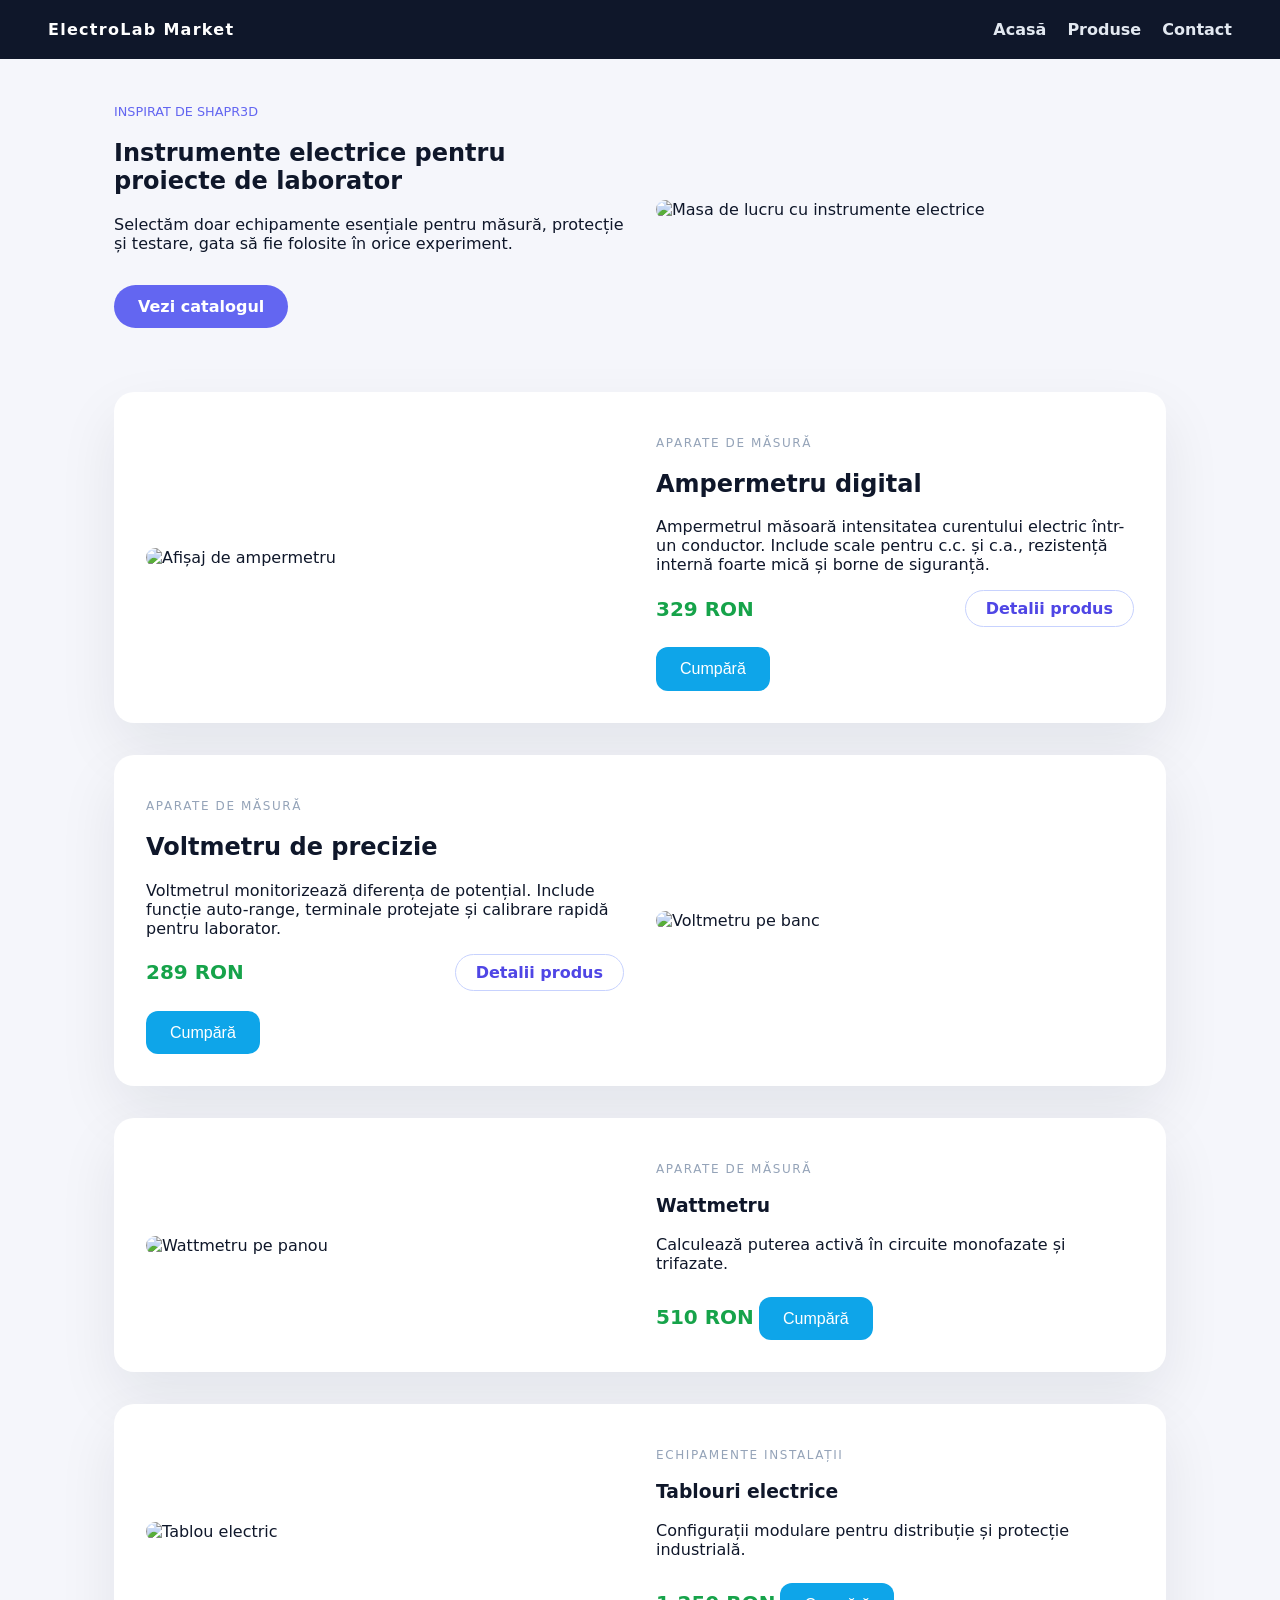
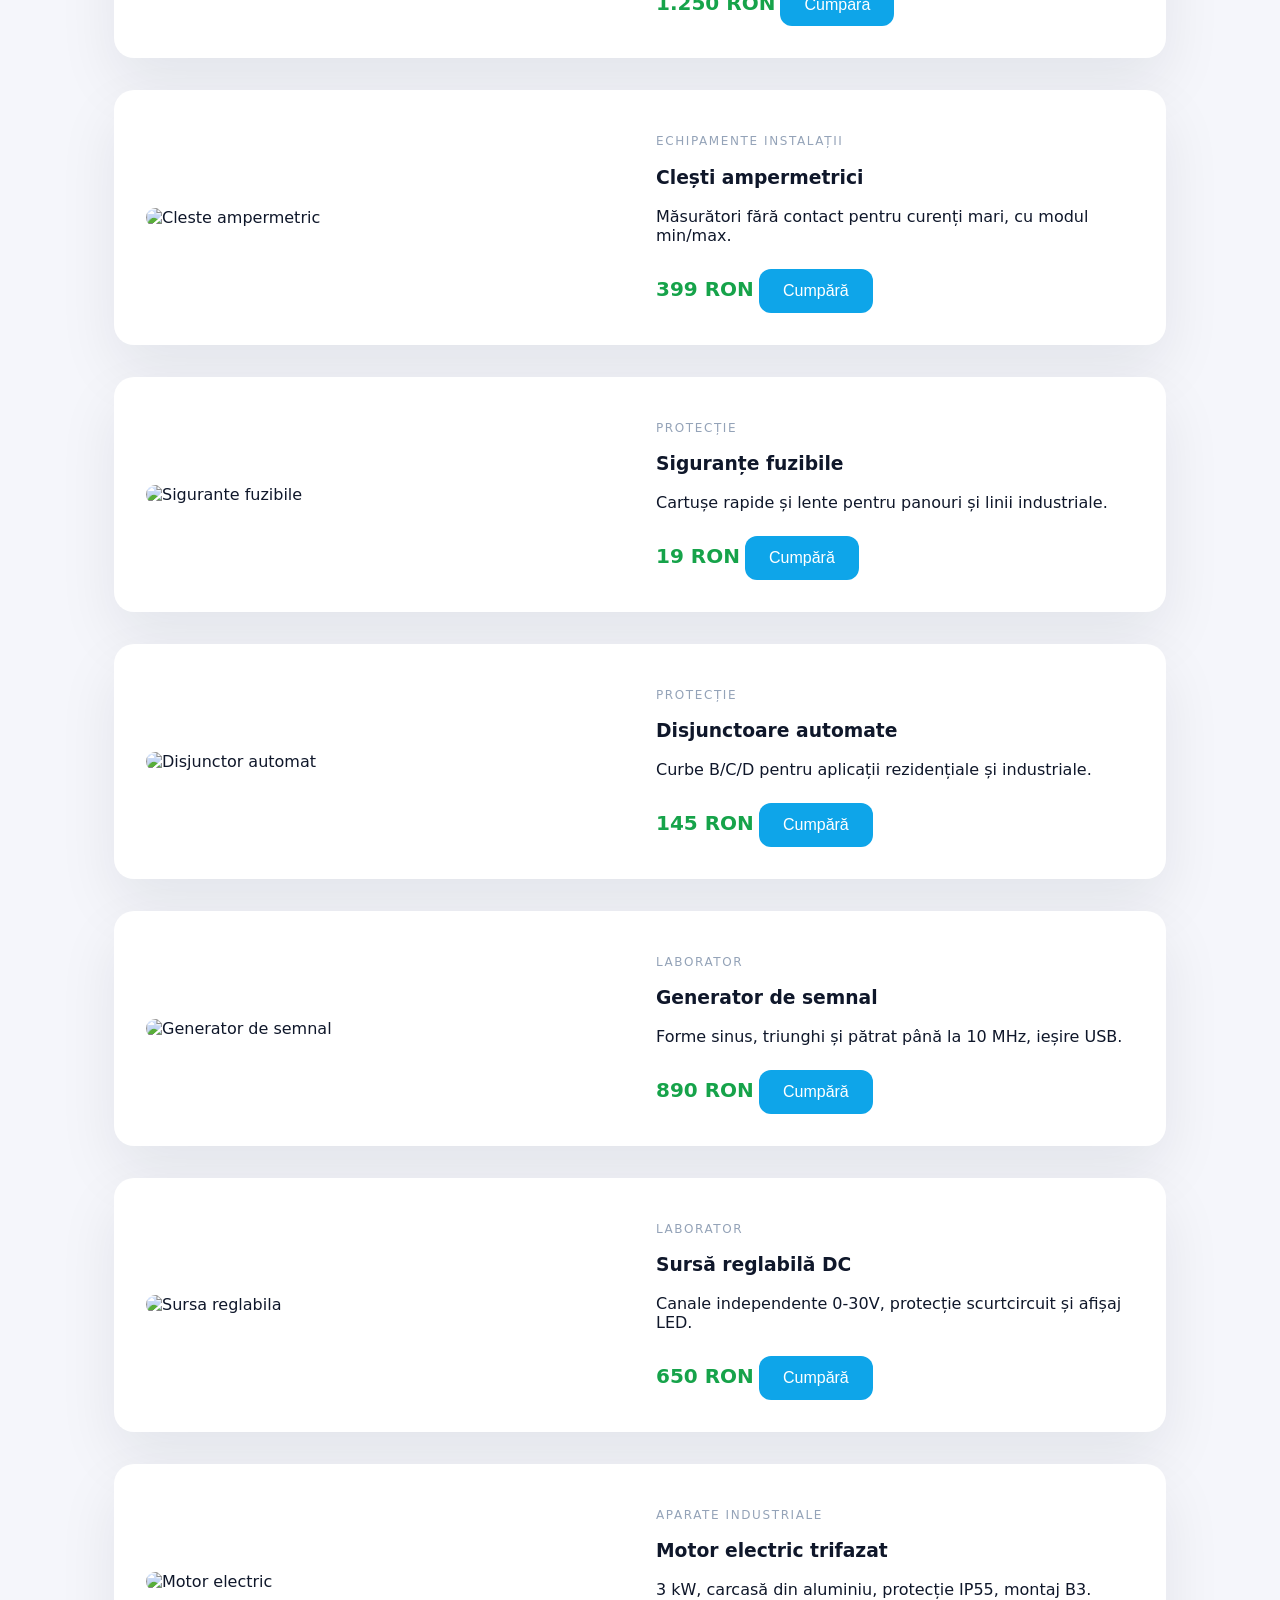
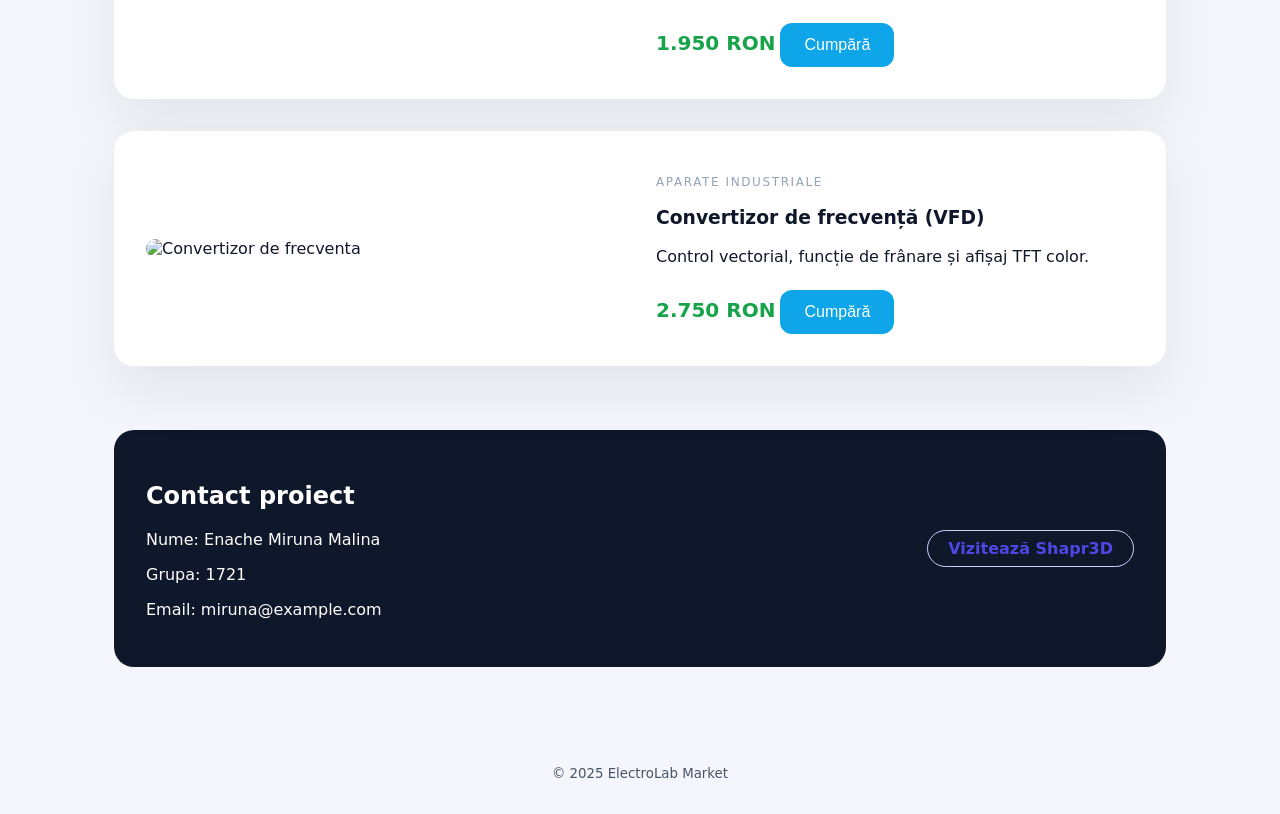
==== index.html @ 9ca90332 "base start" ====
<!DOCTYPE html>
<html lang="ro">
  <head>
    <meta charset="UTF-8" />
    <meta name="viewport" content="width=device-width, initial-scale=1.0" />
    <title>ElectroLab Market</title>
    <link rel="stylesheet" href="styles.css" />
  </head>
  <body>
    <header class="top">
      <div class="brand">ElectroLab Market</div>
      <nav>
        <a href="#acasa">Acasă</a>
        <a href="#produse">Produse</a>
        <a href="#contact">Contact</a>
      </nav>
    </header>

    <main>
      <section id="acasa" class="hero">
        <div>
          <p class="badge">Inspirat de Shapr3D</p>
          <h1>Instrumente electrice pentru proiecte de laborator</h1>
          <p>
            Selectăm doar echipamente esențiale pentru măsură, protecție și
            testare, gata să fie folosite în orice experiment.
          </p>
          <a class="cta" href="#produse">Vezi catalogul</a>
        </div>
        <img
          src="https://images.unsplash.com/photo-1510554310709-fc1e84506ca7?auto=format&fit=crop&w=800&q=60"
          alt="Masa de lucru cu instrumente electrice"
        />
      </section>

      <section id="produse" class="catalog">
        <article class="product">
          <img
            src="https://images.unsplash.com/photo-1505740420928-5e560c06d30e?auto=format&fit=crop&w=800&q=60"
            alt="Afișaj de ampermetru"
          />
          <div>
            <p class="tag">Aparate de măsură</p>
            <h2>Ampermetru digital</h2>
            <p>
              Ampermetrul măsoară intensitatea curentului electric într-un
              conductor. Include scale pentru c.c. și c.a., rezistență internă
              foarte mică și borne de siguranță.
            </p>
            <div class="meta">
              <span class="price">329 RON</span>
              <a class="ghost" href="ampermetru.html">Detalii produs</a>
            </div>
            <button class="buy-btn" data-product="Ampermetru digital">
              Cumpără
            </button>
          </div>
        </article>

        <article class="product">
          <div>
            <p class="tag">Aparate de măsură</p>
            <h2>Voltmetru de precizie</h2>
            <p>
              Voltmetrul monitorizează diferența de potențial. Include funcție
              auto-range, terminale protejate și calibrare rapidă pentru
              laborator.
            </p>
            <div class="meta">
              <span class="price">289 RON</span>
              <a class="ghost" href="voltmetru.html">Detalii produs</a>
            </div>
            <button class="buy-btn" data-product="Voltmetru de precizie">
              Cumpără
            </button>
          </div>
          <img
            src="https://images.unsplash.com/photo-1509223197845-458d87318791?auto=format&fit=crop&w=800&q=60"
            alt="Voltmetru pe banc"
          />
        </article>

        <article class="product simple">
          <img
            src="https://images.unsplash.com/photo-1520607162513-77705c0f0d4a?auto=format&fit=crop&w=800&q=60"
            alt="Wattmetru pe panou"
          />
          <div>
            <p class="tag">Aparate de măsură</p>
            <h3>Wattmetru</h3>
            <p>
              Calculează puterea activă în circuite monofazate și trifazate.
            </p>
            <span class="price">510 RON</span>
            <button class="buy-btn" data-product="Wattmetru">Cumpără</button>
          </div>
        </article>

        <article class="product simple">
          <img
            src="https://images.unsplash.com/photo-1507484467459-0c01be16726d?auto=format&fit=crop&w=800&q=60"
            alt="Tablou electric"
          />
          <div>
            <p class="tag">Echipamente instalații</p>
            <h3>Tablouri electrice</h3>
            <p>
              Configurații modulare pentru distribuție și protecție industrială.
            </p>
            <span class="price">1.250 RON</span>
            <button class="buy-btn" data-product="Tablouri electrice">
              Cumpără
            </button>
          </div>
        </article>

        <article class="product simple">
          <img
            src="https://images.unsplash.com/photo-1517430816045-df4b7de11d1d?auto=format&fit=crop&w=800&q=60"
            alt="Cleste ampermetric"
          />
          <div>
            <p class="tag">Echipamente instalații</p>
            <h3>Clești ampermetrici</h3>
            <p>
              Măsurători fără contact pentru curenți mari, cu modul min/max.
            </p>
            <span class="price">399 RON</span>
            <button class="buy-btn" data-product="Clești ampermetrici">
              Cumpără
            </button>
          </div>
        </article>

        <article class="product simple">
          <img
            src="https://images.unsplash.com/photo-1487875961488-b767ac534b40?auto=format&fit=crop&w=800&q=60"
            alt="Sigurante fuzibile"
          />
          <div>
            <p class="tag">Protecție</p>
            <h3>Siguranțe fuzibile</h3>
            <p>Cartușe rapide și lente pentru panouri și linii industriale.</p>
            <span class="price">19 RON</span>
            <button class="buy-btn" data-product="Siguranțe fuzibile">
              Cumpără
            </button>
          </div>
        </article>

        <article class="product simple">
          <img
            src="https://images.unsplash.com/photo-1517433456452-f9633a875f6f?auto=format&fit=crop&w=800&q=60"
            alt="Disjunctor automat"
          />
          <div>
            <p class="tag">Protecție</p>
            <h3>Disjunctoare automate</h3>
            <p>Curbe B/C/D pentru aplicații rezidențiale și industriale.</p>
            <span class="price">145 RON</span>
            <button class="buy-btn" data-product="Disjunctoare">Cumpără</button>
          </div>
        </article>

        <article class="product simple">
          <img
            src="https://images.unsplash.com/photo-1505575967455-40e256f73376?auto=format&fit=crop&w=800&q=60"
            alt="Generator de semnal"
          />
          <div>
            <p class="tag">Laborator</p>
            <h3>Generator de semnal</h3>
            <p>Forme sinus, triunghi și pătrat până la 10 MHz, ieșire USB.</p>
            <span class="price">890 RON</span>
            <button class="buy-btn" data-product="Generator de semnal">
              Cumpără
            </button>
          </div>
        </article>

        <article class="product simple">
          <img
            src="https://images.unsplash.com/photo-1469474968028-56623f02e42e?auto=format&fit=crop&w=800&q=60"
            alt="Sursa reglabila"
          />
          <div>
            <p class="tag">Laborator</p>
            <h3>Sursă reglabilă DC</h3>
            <p>
              Canale independente 0-30V, protecție scurtcircuit și afișaj LED.
            </p>
            <span class="price">650 RON</span>
            <button class="buy-btn" data-product="Sursă de alimentare">
              Cumpără
            </button>
          </div>
        </article>

        <article class="product simple">
          <img
            src="https://images.unsplash.com/photo-1507679799987-c73779587ccf?auto=format&fit=crop&w=800&q=60"
            alt="Motor electric"
          />
          <div>
            <p class="tag">Aparate industriale</p>
            <h3>Motor electric trifazat</h3>
            <p>3 kW, carcasă din aluminiu, protecție IP55, montaj B3.</p>
            <span class="price">1.950 RON</span>
            <button class="buy-btn" data-product="Motor electric trifazat">
              Cumpără
            </button>
          </div>
        </article>

        <article class="product simple">
          <img
            src="https://images.unsplash.com/photo-1518770660439-4636190af475?auto=format&fit=crop&w=800&q=60"
            alt="Convertizor de frecventa"
          />
          <div>
            <p class="tag">Aparate industriale</p>
            <h3>Convertizor de frecvență (VFD)</h3>
            <p>Control vectorial, funcție de frânare și afișaj TFT color.</p>
            <span class="price">2.750 RON</span>
            <button class="buy-btn" data-product="Convertizor de frecvență">
              Cumpără
            </button>
          </div>
        </article>
      </section>

      <section class="contact" id="contact">
        <div>
          <h2>Contact proiect</h2>
          <p>Nume: Enache Miruna Malina</p>
          <p>Grupa: 1721</p>
          <p>Email: miruna@example.com</p>
        </div>
        <a
          class="ghost"
          href="https://www.shapr3d.com"
          target="_blank"
          rel="noopener noreferrer"
        >
          Vizitează Shapr3D
        </a>
      </section>
    </main>

    <footer>
      <small>&copy; 2025 ElectroLab Market</small>
    </footer>

    <script src="script.js"></script>
  </body>
</html>
---- styles.css ----
:root {
  font-family: "Inter", "Segoe UI", system-ui, sans-serif;
  color: #0f172a;
  background-color: #f5f6fb;
}

* {
  box-sizing: border-box;
}

body {
  margin: 0;
  background: #f5f6fb;
}

.top {
  display: flex;
  justify-content: space-between;
  align-items: center;
  padding: 1.25rem 3rem;
  background: #0f172a;
  color: #fff;
}

.top nav a {
  color: #e2e8f0;
  margin-left: 1rem;
  text-decoration: none;
  font-weight: 600;
}

.brand {
  font-weight: 700;
  letter-spacing: 0.08rem;
}

main {
  max-width: 1100px;
  margin: 0 auto;
  padding: 2rem 1.5rem 4rem;
}

.hero {
  display: grid;
  grid-template-columns: repeat(auto-fit, minmax(280px, 1fr));
  gap: 2rem;
  align-items: center;
  margin-bottom: 4rem;
}

.hero img {
  width: 100%;
  border-radius: 16px;
}

.badge {
  text-transform: uppercase;
  font-size: 0.8rem;
  color: #6366f1;
  margin-bottom: 0.5rem;
}

.cta {
  display: inline-block;
  margin-top: 1rem;
  padding: 0.75rem 1.5rem;
  background: #6366f1;
  color: #fff;
  border-radius: 999px;
  text-decoration: none;
  font-weight: 600;
}

.catalog {
  display: flex;
  flex-direction: column;
  gap: 2rem;
}

.product {
  display: grid;
  grid-template-columns: repeat(auto-fit, minmax(260px, 1fr));
  gap: 2rem;
  align-items: center;
  padding: 2rem;
  border-radius: 20px;
  background: #fff;
  box-shadow: 0 25px 60px rgba(15, 23, 42, 0.08);
}

.product.simple {
  grid-template-columns: repeat(auto-fit, minmax(200px, 1fr));
}

.product img {
  width: 100%;
  border-radius: 16px;
}

.tag {
  text-transform: uppercase;
  font-size: 0.75rem;
  letter-spacing: 0.1rem;
  color: #94a3b8;
}

.price {
  font-size: 1.25rem;
  font-weight: 700;
  color: #16a34a;
}

.meta {
  display: flex;
  justify-content: space-between;
  align-items: center;
  margin: 0.75rem 0;
}

.ghost {
  display: inline-block;
  padding: 0.5rem 1.25rem;
  border-radius: 999px;
  border: 1px solid #c7d2fe;
  color: #4f46e5;
  text-decoration: none;
  font-weight: 600;
}

.buy-btn {
  margin-top: 0.5rem;
  padding: 0.8rem 1.5rem;
  border: none;
  border-radius: 12px;
  background: #0ea5e9;
  color: #fff;
  font-size: 1rem;
  cursor: pointer;
}

.contact {
  margin-top: 4rem;
  background: #0f172a;
  color: #fff;
  padding: 2rem;
  border-radius: 20px;
  display: flex;
  justify-content: space-between;
  align-items: center;
}

footer {
  text-align: center;
  padding: 2rem;
  color: #475467;
}

main.detail {
  max-width: 960px;
}

.detail-hero {
  margin-bottom: 2.5rem;
}

.highlight {
  background: #fff;
  padding: 1.5rem 2rem;
  border-radius: 16px;
  box-shadow: 0 15px 40px rgba(15, 23, 42, 0.05);
  margin-bottom: 2rem;
}

.highlight ul {
  margin-left: 1.25rem;
}

@media (max-width: 640px) {
  .top {
    flex-direction: column;
    gap: 0.75rem;
  }

  .contact {
    flex-direction: column;
    gap: 1rem;
  }
}
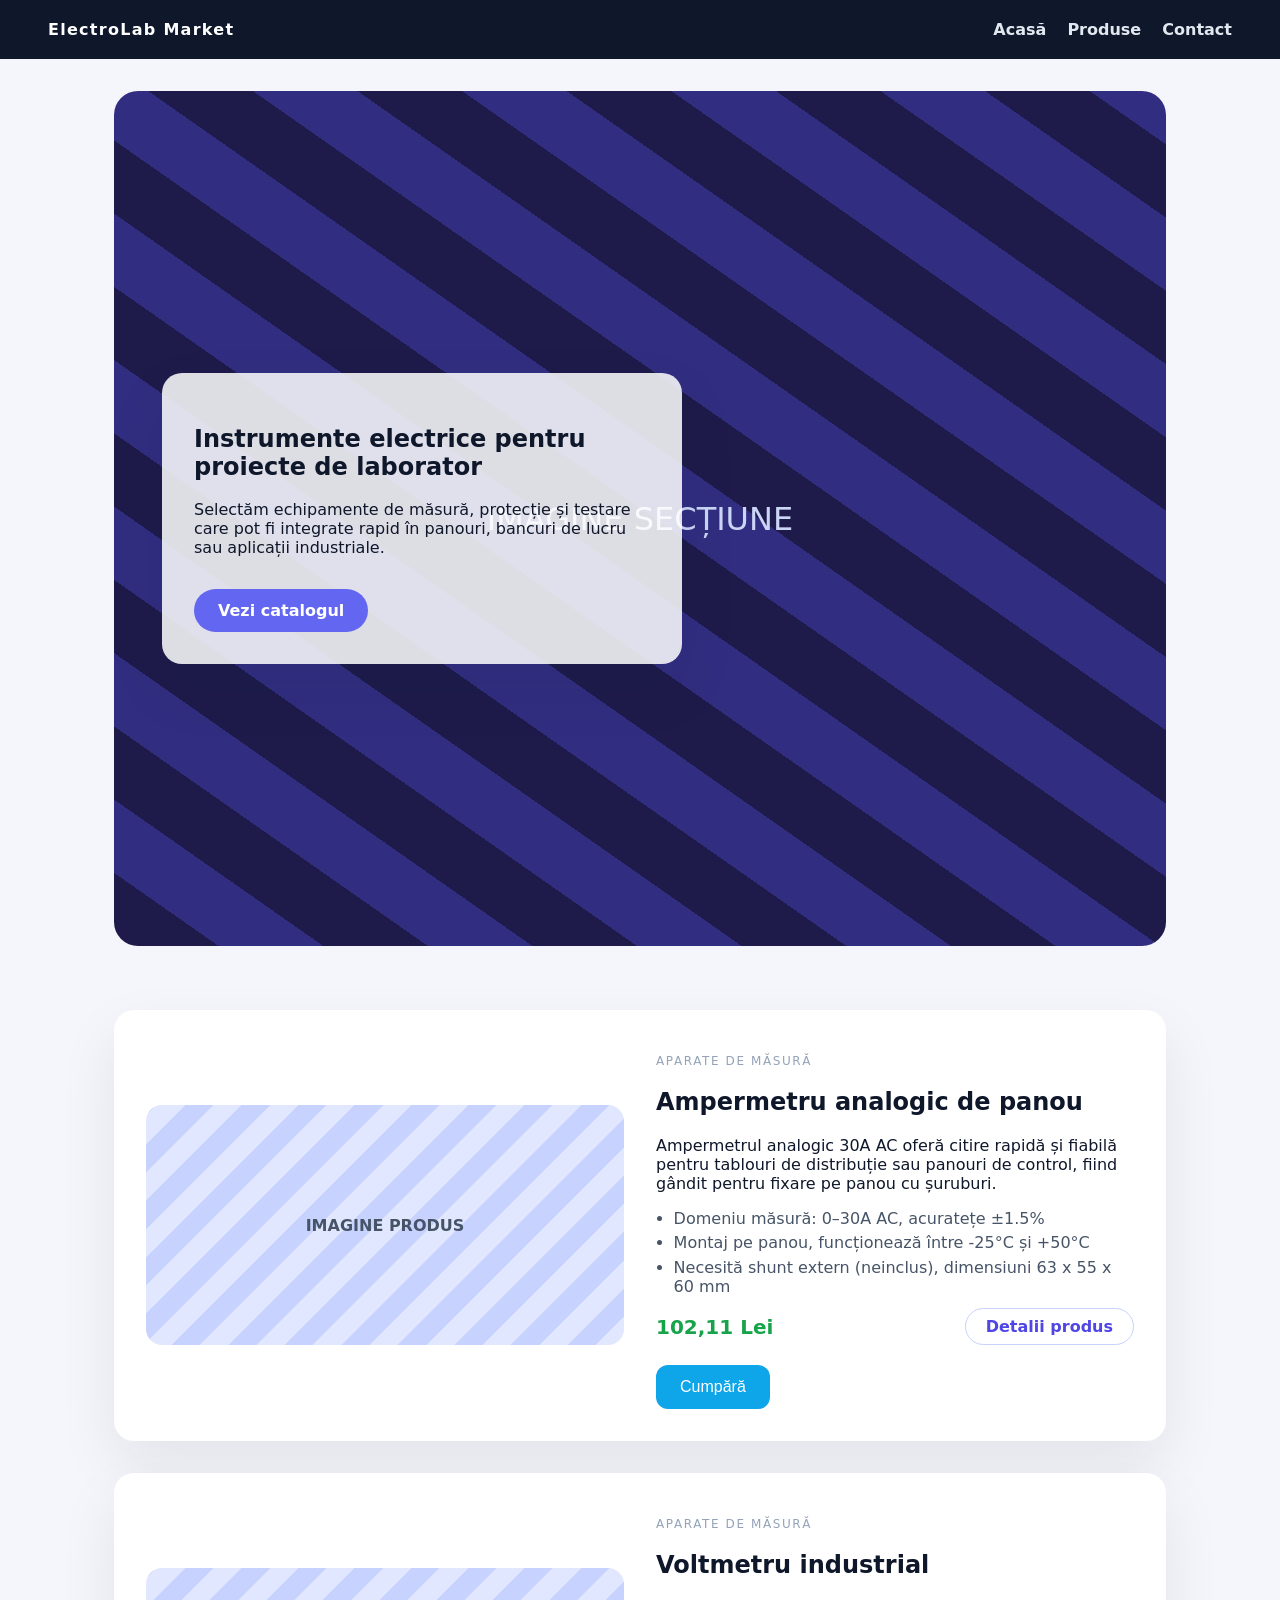
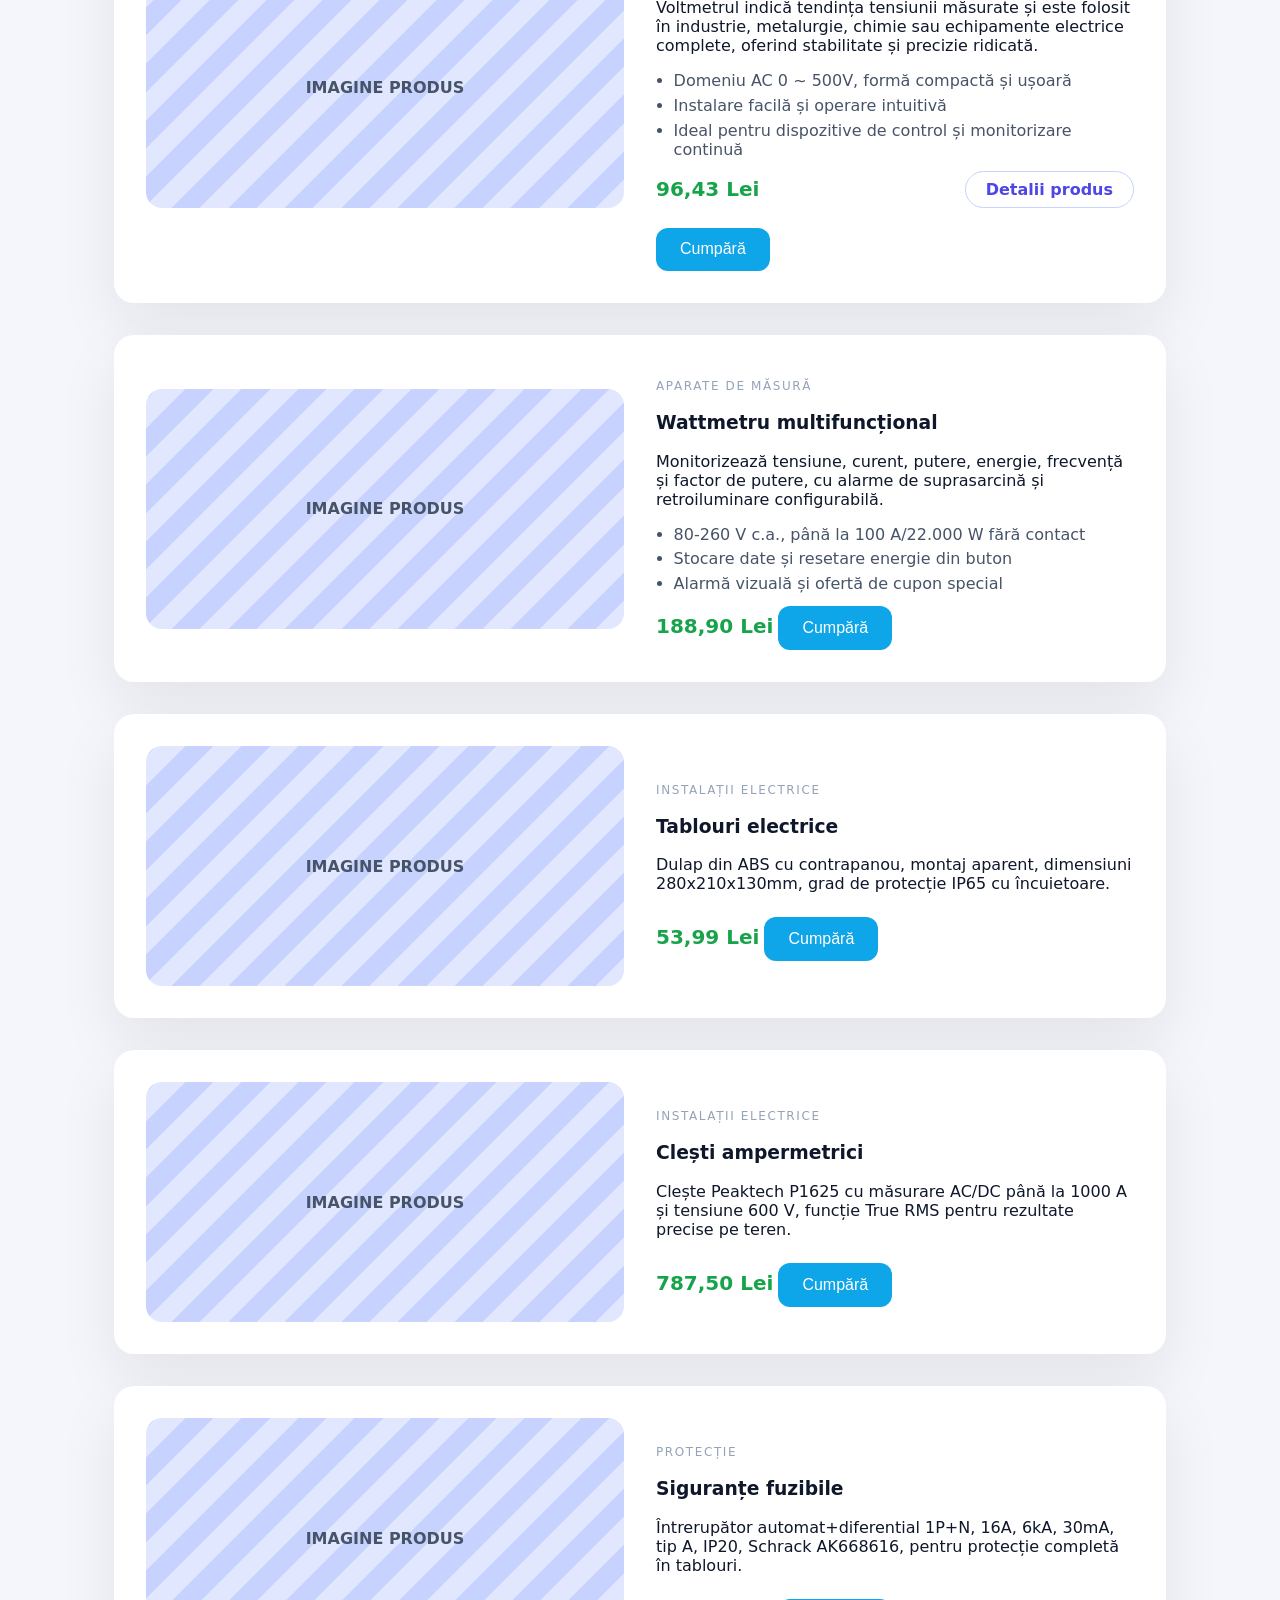
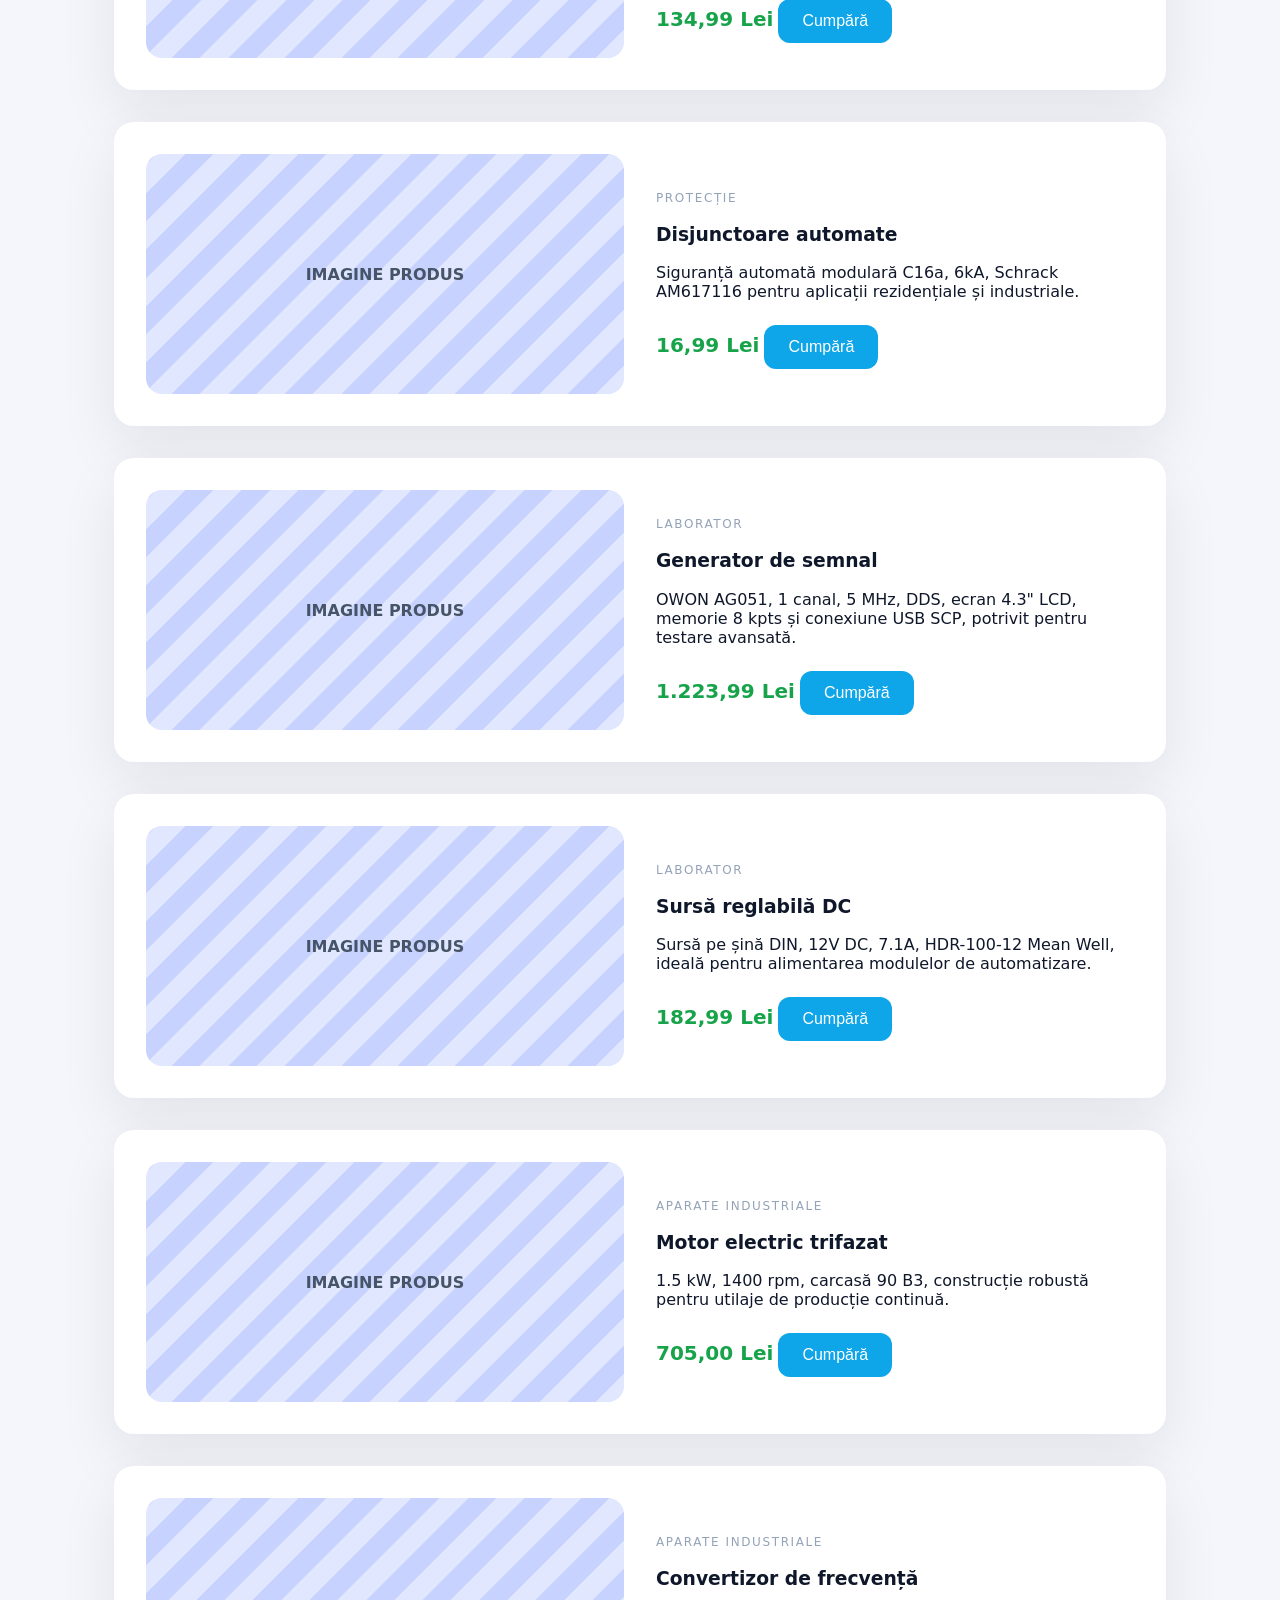
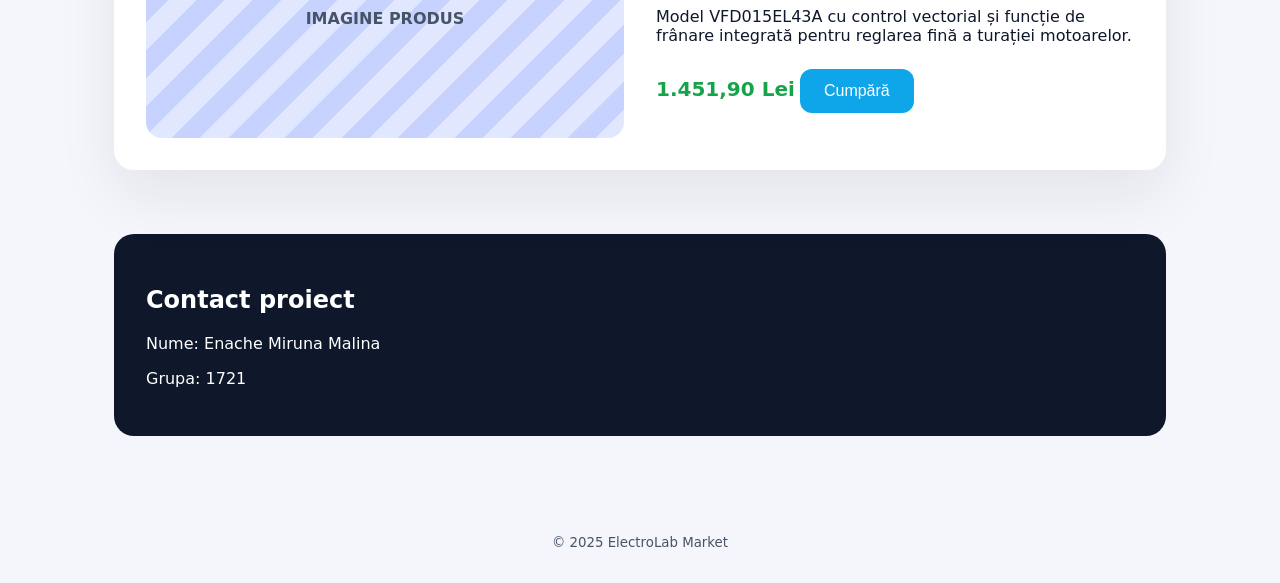
==== commit af4c27dd: "product introduction" ====
--- a/index.html
+++ b/index.html
@@ -18,96 +18,105 @@
 
     <main>
       <section id="acasa" class="hero">
-        <div>
-          <p class="badge">Inspirat de Shapr3D</p>
+        <div class="hero-copy">
           <h1>Instrumente electrice pentru proiecte de laborator</h1>
           <p>
-            Selectăm doar echipamente esențiale pentru măsură, protecție și
-            testare, gata să fie folosite în orice experiment.
+            Selectăm echipamente de măsură, protecție și testare care pot fi
+            integrate rapid în panouri, bancuri de lucru sau aplicații
+            industriale.
           </p>
           <a class="cta" href="#produse">Vezi catalogul</a>
         </div>
-        <img
-          src="https://images.unsplash.com/photo-1510554310709-fc1e84506ca7?auto=format&fit=crop&w=800&q=60"
-          alt="Masa de lucru cu instrumente electrice"
-        />
+        <div class="hero-art" aria-hidden="true">Imagine secțiune</div>
       </section>
 
       <section id="produse" class="catalog">
         <article class="product">
-          <img
-            src="https://images.unsplash.com/photo-1505740420928-5e560c06d30e?auto=format&fit=crop&w=800&q=60"
-            alt="Afișaj de ampermetru"
-          />
+          <div class="img-placeholder" aria-hidden="true">Imagine produs</div>
           <div>
             <p class="tag">Aparate de măsură</p>
-            <h2>Ampermetru digital</h2>
-            <p>
-              Ampermetrul măsoară intensitatea curentului electric într-un
-              conductor. Include scale pentru c.c. și c.a., rezistență internă
-              foarte mică și borne de siguranță.
-            </p>
+            <h2>Ampermetru analogic de panou</h2>
+            <p>
+              Ampermetrul analogic 30A AC oferă citire rapidă și fiabilă pentru
+              tablouri de distribuție sau panouri de control, fiind gândit
+              pentru fixare pe panou cu șuruburi.
+            </p>
+            <ul class="specs">
+              <li>Domeniu măsură: 0–30A AC, acuratețe ±1.5%</li>
+              <li>Montaj pe panou, funcționează între -25°C și +50°C</li>
+              <li>
+                Necesită shunt extern (neinclus), dimensiuni 63 x 55 x 60 mm
+              </li>
+            </ul>
             <div class="meta">
-              <span class="price">329 RON</span>
+              <span class="price">102,11 Lei</span>
               <a class="ghost" href="ampermetru.html">Detalii produs</a>
             </div>
-            <button class="buy-btn" data-product="Ampermetru digital">
+            <button class="buy-btn" data-product="Ampermetru analogic de panou">
               Cumpără
             </button>
           </div>
         </article>
 
         <article class="product">
+          <div class="img-placeholder" aria-hidden="true">Imagine produs</div>
           <div>
             <p class="tag">Aparate de măsură</p>
-            <h2>Voltmetru de precizie</h2>
-            <p>
-              Voltmetrul monitorizează diferența de potențial. Include funcție
-              auto-range, terminale protejate și calibrare rapidă pentru
-              laborator.
-            </p>
+            <h2>Voltmetru industrial</h2>
+            <p>
+              Voltmetrul indică tendința tensiunii măsurate și este folosit în
+              industrie, metalurgie, chimie sau echipamente electrice complete,
+              oferind stabilitate și precizie ridicată.
+            </p>
+            <ul class="specs">
+              <li>Domeniu AC 0 ~ 500V, formă compactă și ușoară</li>
+              <li>Instalare facilă și operare intuitivă</li>
+              <li>
+                Ideal pentru dispozitive de control și monitorizare continuă
+              </li>
+            </ul>
             <div class="meta">
-              <span class="price">289 RON</span>
+              <span class="price">96,43 Lei</span>
               <a class="ghost" href="voltmetru.html">Detalii produs</a>
             </div>
-            <button class="buy-btn" data-product="Voltmetru de precizie">
-              Cumpără
-            </button>
-          </div>
-          <img
-            src="https://images.unsplash.com/photo-1509223197845-458d87318791?auto=format&fit=crop&w=800&q=60"
-            alt="Voltmetru pe banc"
-          />
-        </article>
-
-        <article class="product simple">
-          <img
-            src="https://images.unsplash.com/photo-1520607162513-77705c0f0d4a?auto=format&fit=crop&w=800&q=60"
-            alt="Wattmetru pe panou"
-          />
+            <button class="buy-btn" data-product="Voltmetru industrial">
+              Cumpără
+            </button>
+          </div>
+        </article>
+
+        <article class="product simple">
+          <div class="img-placeholder" aria-hidden="true">Imagine produs</div>
           <div>
             <p class="tag">Aparate de măsură</p>
-            <h3>Wattmetru</h3>
-            <p>
-              Calculează puterea activă în circuite monofazate și trifazate.
-            </p>
-            <span class="price">510 RON</span>
-            <button class="buy-btn" data-product="Wattmetru">Cumpără</button>
-          </div>
-        </article>
-
-        <article class="product simple">
-          <img
-            src="https://images.unsplash.com/photo-1507484467459-0c01be16726d?auto=format&fit=crop&w=800&q=60"
-            alt="Tablou electric"
-          />
-          <div>
-            <p class="tag">Echipamente instalații</p>
+            <h3>Wattmetru multifuncțional</h3>
+            <p>
+              Monitorizează tensiune, curent, putere, energie, frecvență și
+              factor de putere, cu alarme de suprasarcină și retroiluminare
+              configurabilă.
+            </p>
+            <ul class="specs">
+              <li>80-260 V c.a., până la 100 A/22.000 W fără contact</li>
+              <li>Stocare date și resetare energie din buton</li>
+              <li>Alarmă vizuală și ofertă de cupon special</li>
+            </ul>
+            <span class="price">188,90 Lei</span>
+            <button class="buy-btn" data-product="Wattmetru multifuncțional">
+              Cumpără
+            </button>
+          </div>
+        </article>
+
+        <article class="product simple">
+          <div class="img-placeholder" aria-hidden="true">Imagine produs</div>
+          <div>
+            <p class="tag">Instalații electrice</p>
             <h3>Tablouri electrice</h3>
             <p>
-              Configurații modulare pentru distribuție și protecție industrială.
-            </p>
-            <span class="price">1.250 RON</span>
+              Dulap din ABS cu contrapanou, montaj aparent, dimensiuni
+              280x210x130mm, grad de protecție IP65 cu încuietoare.
+            </p>
+            <span class="price">53,99 Lei</span>
             <button class="buy-btn" data-product="Tablouri electrice">
               Cumpără
             </button>
@@ -115,17 +124,15 @@
         </article>
 
         <article class="product simple">
-          <img
-            src="https://images.unsplash.com/photo-1517430816045-df4b7de11d1d?auto=format&fit=crop&w=800&q=60"
-            alt="Cleste ampermetric"
-          />
-          <div>
-            <p class="tag">Echipamente instalații</p>
+          <div class="img-placeholder" aria-hidden="true">Imagine produs</div>
+          <div>
+            <p class="tag">Instalații electrice</p>
             <h3>Clești ampermetrici</h3>
             <p>
-              Măsurători fără contact pentru curenți mari, cu modul min/max.
-            </p>
-            <span class="price">399 RON</span>
+              Clește Peaktech P1625 cu măsurare AC/DC până la 1000 A și tensiune
+              600 V, funcție True RMS pentru rezultate precise pe teren.
+            </p>
+            <span class="price">787,50 Lei</span>
             <button class="buy-btn" data-product="Clești ampermetrici">
               Cumpără
             </button>
@@ -133,15 +140,15 @@
         </article>
 
         <article class="product simple">
-          <img
-            src="https://images.unsplash.com/photo-1487875961488-b767ac534b40?auto=format&fit=crop&w=800&q=60"
-            alt="Sigurante fuzibile"
-          />
+          <div class="img-placeholder" aria-hidden="true">Imagine produs</div>
           <div>
             <p class="tag">Protecție</p>
             <h3>Siguranțe fuzibile</h3>
-            <p>Cartușe rapide și lente pentru panouri și linii industriale.</p>
-            <span class="price">19 RON</span>
+            <p>
+              Întrerupător automat+diferential 1P+N, 16A, 6kA, 30mA, tip A,
+              IP20, Schrack AK668616, pentru protecție completă în tablouri.
+            </p>
+            <span class="price">134,99 Lei</span>
             <button class="buy-btn" data-product="Siguranțe fuzibile">
               Cumpără
             </button>
@@ -149,29 +156,31 @@
         </article>
 
         <article class="product simple">
-          <img
-            src="https://images.unsplash.com/photo-1517433456452-f9633a875f6f?auto=format&fit=crop&w=800&q=60"
-            alt="Disjunctor automat"
-          />
+          <div class="img-placeholder" aria-hidden="true">Imagine produs</div>
           <div>
             <p class="tag">Protecție</p>
             <h3>Disjunctoare automate</h3>
-            <p>Curbe B/C/D pentru aplicații rezidențiale și industriale.</p>
-            <span class="price">145 RON</span>
-            <button class="buy-btn" data-product="Disjunctoare">Cumpără</button>
-          </div>
-        </article>
-
-        <article class="product simple">
-          <img
-            src="https://images.unsplash.com/photo-1505575967455-40e256f73376?auto=format&fit=crop&w=800&q=60"
-            alt="Generator de semnal"
-          />
+            <p>
+              Siguranță automată modulară C16a, 6kA, Schrack AM617116 pentru
+              aplicații rezidențiale și industriale.
+            </p>
+            <span class="price">16,99 Lei</span>
+            <button class="buy-btn" data-product="Disjunctoare automate">
+              Cumpără
+            </button>
+          </div>
+        </article>
+
+        <article class="product simple">
+          <div class="img-placeholder" aria-hidden="true">Imagine produs</div>
           <div>
             <p class="tag">Laborator</p>
             <h3>Generator de semnal</h3>
-            <p>Forme sinus, triunghi și pătrat până la 10 MHz, ieșire USB.</p>
-            <span class="price">890 RON</span>
+            <p>
+              OWON AG051, 1 canal, 5 MHz, DDS, ecran 4.3" LCD, memorie 8 kpts și
+              conexiune USB SCP, potrivit pentru testare avansată.
+            </p>
+            <span class="price">1.223,99 Lei</span>
             <button class="buy-btn" data-product="Generator de semnal">
               Cumpără
             </button>
@@ -179,33 +188,31 @@
         </article>
 
         <article class="product simple">
-          <img
-            src="https://images.unsplash.com/photo-1469474968028-56623f02e42e?auto=format&fit=crop&w=800&q=60"
-            alt="Sursa reglabila"
-          />
+          <div class="img-placeholder" aria-hidden="true">Imagine produs</div>
           <div>
             <p class="tag">Laborator</p>
             <h3>Sursă reglabilă DC</h3>
             <p>
-              Canale independente 0-30V, protecție scurtcircuit și afișaj LED.
-            </p>
-            <span class="price">650 RON</span>
-            <button class="buy-btn" data-product="Sursă de alimentare">
-              Cumpără
-            </button>
-          </div>
-        </article>
-
-        <article class="product simple">
-          <img
-            src="https://images.unsplash.com/photo-1507679799987-c73779587ccf?auto=format&fit=crop&w=800&q=60"
-            alt="Motor electric"
-          />
+              Sursă pe șină DIN, 12V DC, 7.1A, HDR-100-12 Mean Well, ideală
+              pentru alimentarea modulelor de automatizare.
+            </p>
+            <span class="price">182,99 Lei</span>
+            <button class="buy-btn" data-product="Sursă reglabilă DC">
+              Cumpără
+            </button>
+          </div>
+        </article>
+
+        <article class="product simple">
+          <div class="img-placeholder" aria-hidden="true">Imagine produs</div>
           <div>
             <p class="tag">Aparate industriale</p>
             <h3>Motor electric trifazat</h3>
-            <p>3 kW, carcasă din aluminiu, protecție IP55, montaj B3.</p>
-            <span class="price">1.950 RON</span>
+            <p>
+              1.5 kW, 1400 rpm, carcasă 90 B3, construcție robustă pentru
+              utilaje de producție continuă.
+            </p>
+            <span class="price">705,00 Lei</span>
             <button class="buy-btn" data-product="Motor electric trifazat">
               Cumpără
             </button>
@@ -213,15 +220,15 @@
         </article>
 
         <article class="product simple">
-          <img
-            src="https://images.unsplash.com/photo-1518770660439-4636190af475?auto=format&fit=crop&w=800&q=60"
-            alt="Convertizor de frecventa"
-          />
+          <div class="img-placeholder" aria-hidden="true">Imagine produs</div>
           <div>
             <p class="tag">Aparate industriale</p>
-            <h3>Convertizor de frecvență (VFD)</h3>
-            <p>Control vectorial, funcție de frânare și afișaj TFT color.</p>
-            <span class="price">2.750 RON</span>
+            <h3>Convertizor de frecvență</h3>
+            <p>
+              Model VFD015EL43A cu control vectorial și funcție de frânare
+              integrată pentru reglarea fină a turației motoarelor.
+            </p>
+            <span class="price">1.451,90 Lei</span>
             <button class="buy-btn" data-product="Convertizor de frecvență">
               Cumpără
             </button>
@@ -234,16 +241,7 @@
           <h2>Contact proiect</h2>
           <p>Nume: Enache Miruna Malina</p>
           <p>Grupa: 1721</p>
-          <p>Email: miruna@example.com</p>
         </div>
-        <a
-          class="ghost"
-          href="https://www.shapr3d.com"
-          target="_blank"
-          rel="noopener noreferrer"
-        >
-          Vizitează Shapr3D
-        </a>
       </section>
     </main>
 
--- a/styles.css
+++ b/styles.css
@@ -41,23 +41,64 @@
 }
 
 .hero {
-  display: grid;
-  grid-template-columns: repeat(auto-fit, minmax(280px, 1fr));
-  gap: 2rem;
-  align-items: center;
+  position: relative;
+  min-height: 95vh;
+  display: flex;
+  align-items: center;
+  padding: 4rem 3rem;
   margin-bottom: 4rem;
-}
-
-.hero img {
+  border-radius: 24px;
+  overflow: hidden;
+}
+
+.hero-copy {
+  max-width: 520px;
+  position: relative;
+  z-index: 1;
+  color: #0f172a;
+  background: rgba(255, 255, 255, 0.85);
+  padding: 2rem;
+  border-radius: 20px;
+  box-shadow: 0 25px 60px rgba(15, 23, 42, 0.08);
+}
+
+.hero-art {
+  position: absolute;
+  inset: 0;
+  background: repeating-linear-gradient(
+      35deg,
+      #1e1b4b,
+      #1e1b4b 60px,
+      #312e81 60px,
+      #312e81 120px
+    ),
+    radial-gradient(circle at 20% 20%, rgba(255, 255, 255, 0.1), transparent 45%);
+  color: #cbd5f5;
+  font-size: 2rem;
+  text-transform: uppercase;
+  display: flex;
+  align-items: center;
+  justify-content: center;
+}
+
+.img-placeholder {
   width: 100%;
+  min-height: 240px;
   border-radius: 16px;
-}
-
-.badge {
+  background: repeating-linear-gradient(
+      -45deg,
+      #e0e7ff,
+      #e0e7ff 20px,
+      #c7d2fe 20px,
+      #c7d2fe 40px
+    )
+    #cbd5f5;
+  display: flex;
+  align-items: center;
+  justify-content: center;
+  color: #475467;
+  font-weight: 600;
   text-transform: uppercase;
-  font-size: 0.8rem;
-  color: #6366f1;
-  margin-bottom: 0.5rem;
 }
 
 .cta {
@@ -77,6 +118,99 @@
   gap: 2rem;
 }
 
+.scroll-fade-section {
+  margin: 4rem 0 5rem;
+  min-height: 300vh;
+  padding: 4rem 0;
+  background: #05060a;
+  border-radius: 24px;
+}
+
+.scroll-fade-section .scroll-text-item h2 {
+  color: #f8fafc;
+}
+
+.scroll-fade-section .scroll-text-item p {
+  color: #cbd5e1;
+}
+
+.scroll-fade-section .panel-tag {
+  color: #94a3b8;
+}
+
+.scroll-fade-container {
+  position: sticky;
+  top: 2rem;
+  display: grid;
+  grid-template-columns: 1fr 1fr;
+  gap: 4rem;
+  align-items: center;
+  max-width: 1200px;
+  margin: 0 auto;
+  padding: 0 2rem;
+}
+
+.scroll-fade-text {
+  position: relative;
+}
+
+.scroll-text-item {
+  position: absolute;
+  top: 0;
+  left: 0;
+  right: 0;
+  opacity: 0;
+  transition: opacity 0.3s ease;
+  will-change: opacity;
+}
+
+.scroll-text-item:first-child,
+.scroll-text-item.active {
+  opacity: 1;
+  position: relative;
+}
+
+.scroll-text-item h2 {
+  font-size: 2rem;
+  margin: 0.4rem 0 0.8rem;
+  color: #0f172a;
+}
+
+.panel-tag {
+  text-transform: uppercase;
+  letter-spacing: 0.15rem;
+  color: #94a3b8;
+  font-size: 0.75rem;
+  margin-bottom: 0.5rem;
+}
+
+.scroll-fade-images {
+  position: relative;
+  width: 100%;
+  min-height: 500px;
+}
+
+.scroll-image-item {
+  position: absolute;
+  top: 0;
+  left: 0;
+  width: 100%;
+  height: 100%;
+  opacity: 0;
+  will-change: opacity;
+  transition: opacity 0.5s ease;
+}
+
+.scroll-image-item:first-child {
+  opacity: 1;
+}
+
+.scroll-image-item .img-placeholder {
+  width: 100%;
+  height: 100%;
+  min-height: 500px;
+}
+
 .product {
   display: grid;
   grid-template-columns: repeat(auto-fit, minmax(260px, 1fr));
@@ -90,11 +224,6 @@
 
 .product.simple {
   grid-template-columns: repeat(auto-fit, minmax(200px, 1fr));
-}
-
-.product img {
-  width: 100%;
-  border-radius: 16px;
 }
 
 .tag {
@@ -102,6 +231,16 @@
   font-size: 0.75rem;
   letter-spacing: 0.1rem;
   color: #94a3b8;
+}
+
+.specs {
+  margin: 0.75rem 0 0;
+  padding-left: 1.1rem;
+  color: #475467;
+}
+
+.specs li {
+  margin-bottom: 0.35rem;
 }
 
 .price {
@@ -163,6 +302,10 @@
   margin-bottom: 2.5rem;
 }
 
+.detail-hero .img-placeholder {
+  min-height: 300px;
+}
+
 .highlight {
   background: #fff;
   padding: 1.5rem 2rem;
@@ -176,6 +319,15 @@
 }
 
 @media (max-width: 640px) {
+  .hero {
+    padding: 3rem 1.5rem;
+    min-height: 80vh;
+  }
+
+  .hero-copy {
+    padding: 1.5rem;
+  }
+
   .top {
     flex-direction: column;
     gap: 0.75rem;
@@ -185,4 +337,17 @@
     flex-direction: column;
     gap: 1rem;
   }
-}
+
+  .scroll-fade-container {
+    grid-template-columns: 1fr;
+    gap: 2rem;
+  }
+
+  .scroll-fade-images {
+    min-height: 300px;
+  }
+
+  .scroll-image-item .img-placeholder {
+    min-height: 300px;
+  }
+}
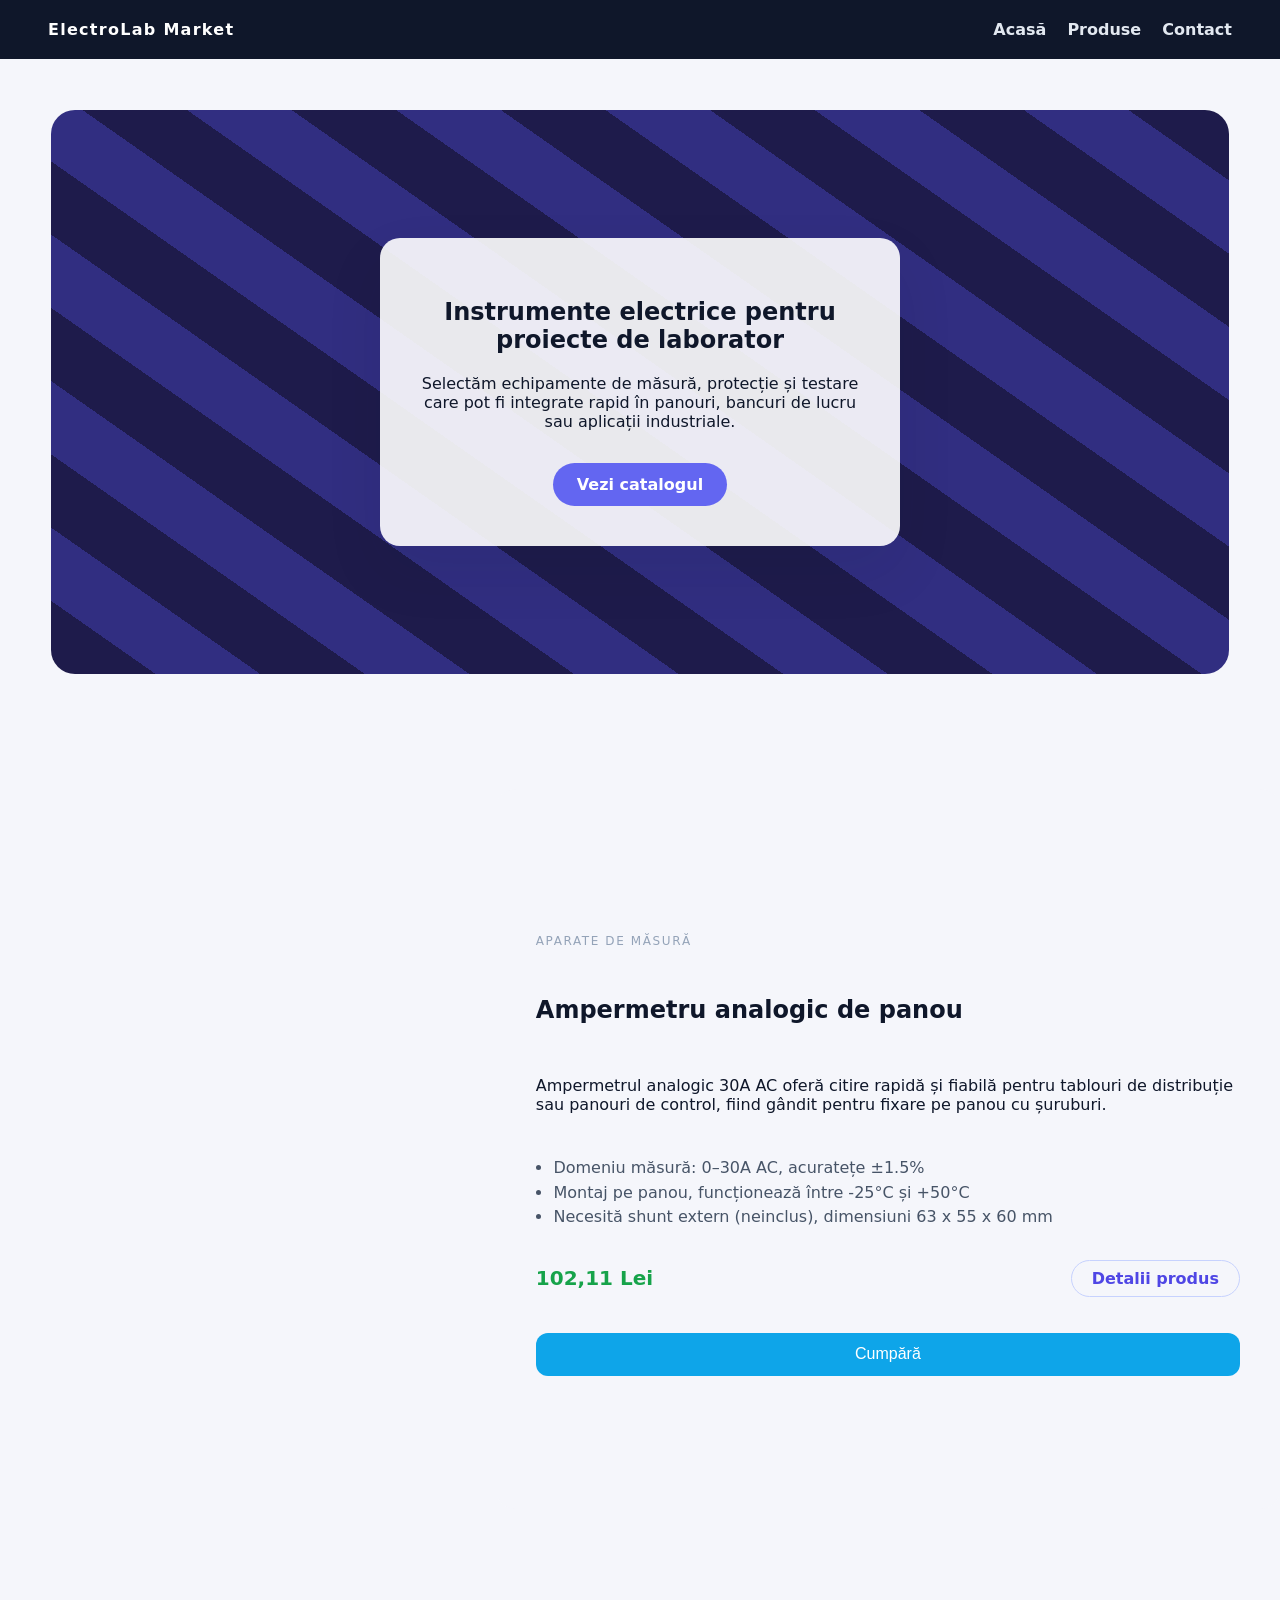
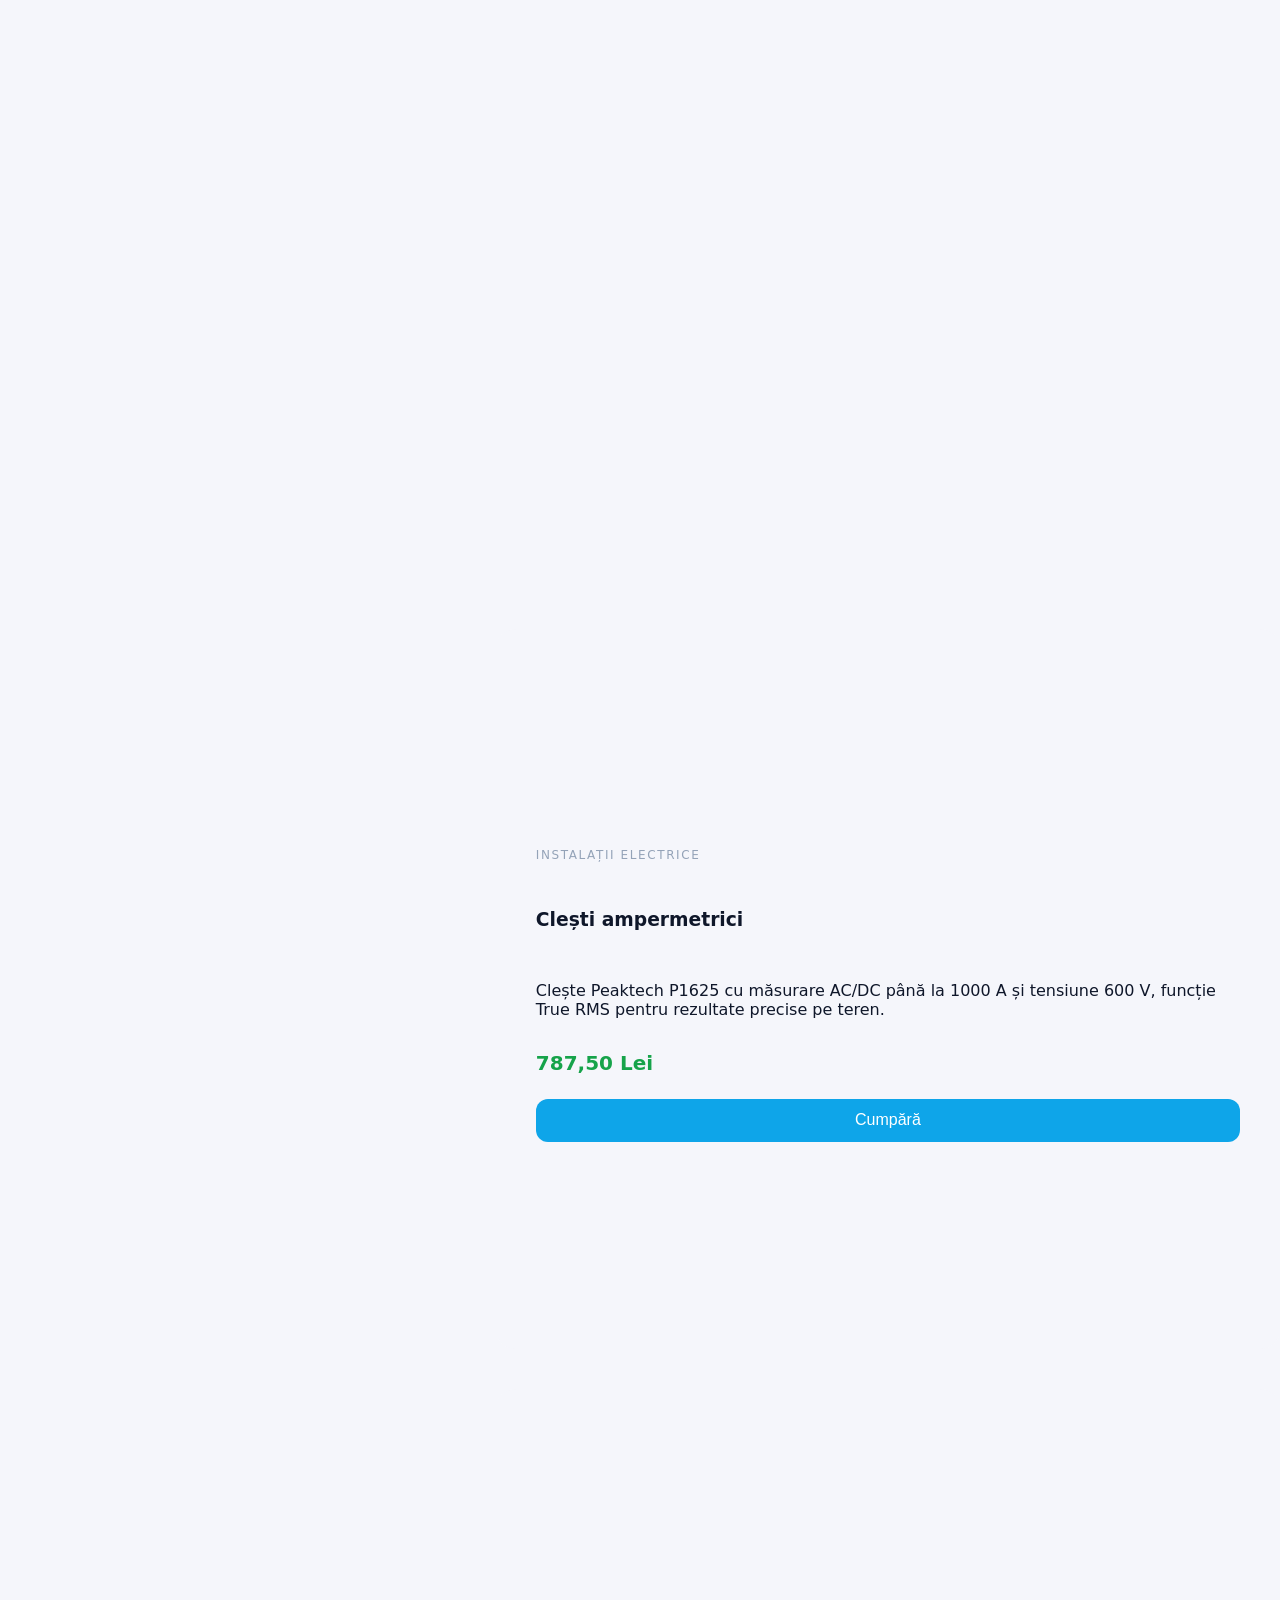
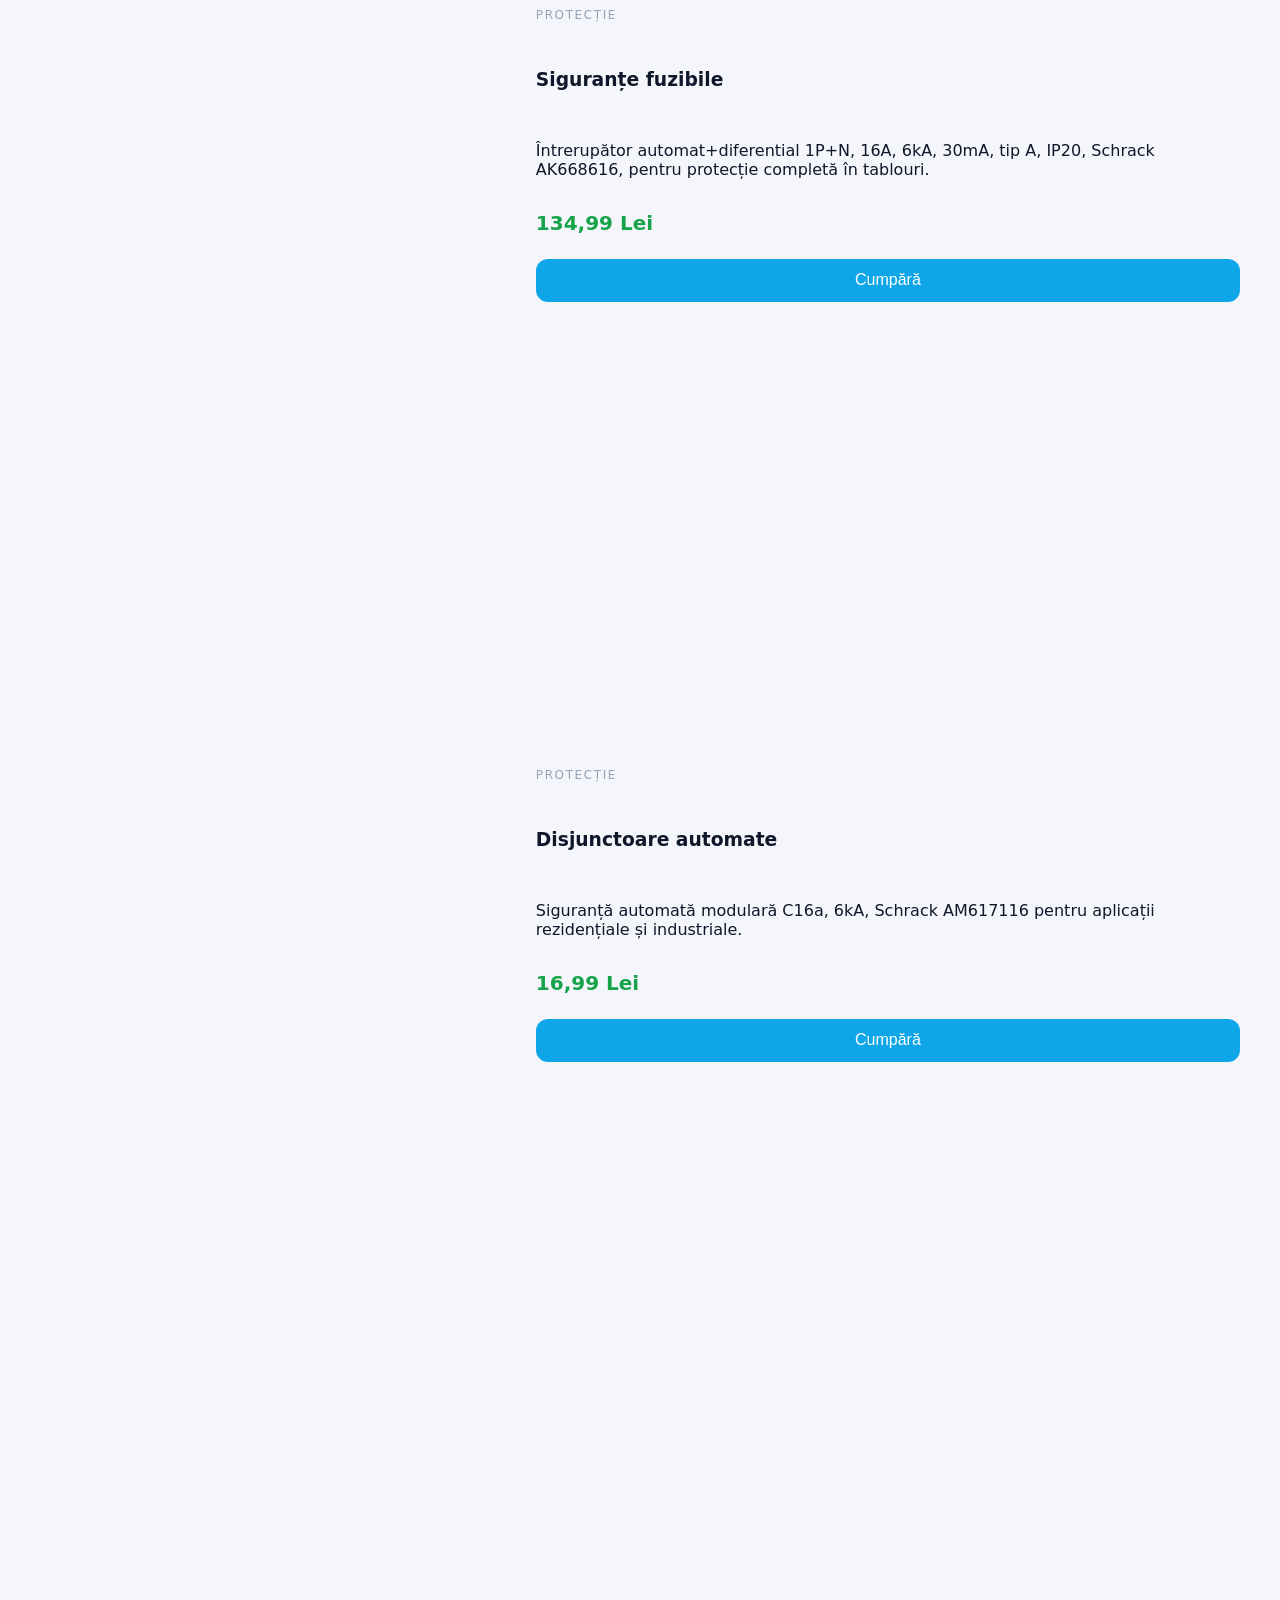
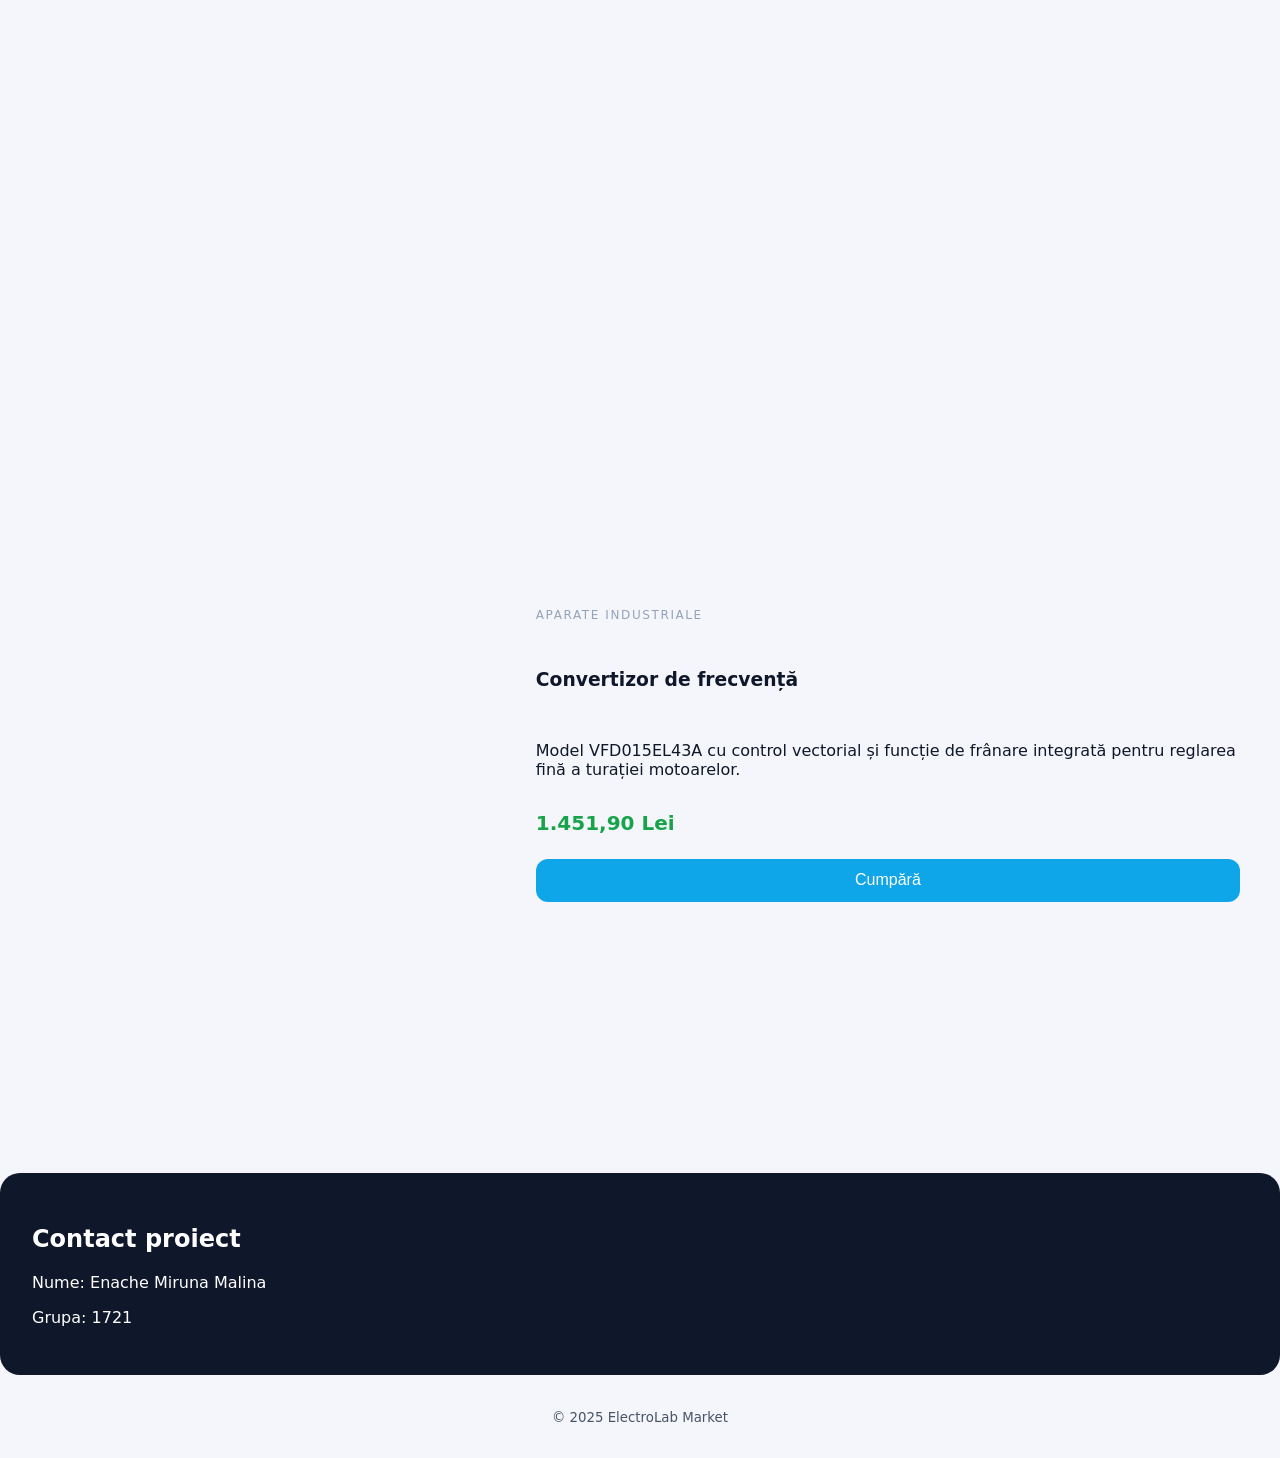
==== commit 53f6f84b: "product scroll transition" ====
--- a/index.html
+++ b/index.html
@@ -16,227 +16,239 @@
       </nav>
     </header>
 
-    <main>
-      <section id="acasa" class="hero">
-        <div class="hero-copy">
-          <h1>Instrumente electrice pentru proiecte de laborator</h1>
-          <p>
-            Selectăm echipamente de măsură, protecție și testare care pot fi
-            integrate rapid în panouri, bancuri de lucru sau aplicații
-            industriale.
-          </p>
-          <a class="cta" href="#produse">Vezi catalogul</a>
+    <main class="page-flow">
+      <section id="acasa" class="page-section hero">
+        <div class="hero-art">
+          <div class="hero-copy">
+            <h1>Instrumente electrice pentru proiecte de laborator</h1>
+            <p>
+              Selectăm echipamente de măsură, protecție și testare care pot fi
+              integrate rapid în panouri, bancuri de lucru sau aplicații
+              industriale.
+            </p>
+            <a class="cta" href="#produse">Vezi catalogul</a>
+          </div>
         </div>
-        <div class="hero-art" aria-hidden="true">Imagine secțiune</div>
       </section>
 
-      <section id="produse" class="catalog">
-        <article class="product">
-          <div class="img-placeholder" aria-hidden="true">Imagine produs</div>
-          <div>
-            <p class="tag">Aparate de măsură</p>
-            <h2>Ampermetru analogic de panou</h2>
-            <p>
-              Ampermetrul analogic 30A AC oferă citire rapidă și fiabilă pentru
-              tablouri de distribuție sau panouri de control, fiind gândit
-              pentru fixare pe panou cu șuruburi.
-            </p>
-            <ul class="specs">
-              <li>Domeniu măsură: 0–30A AC, acuratețe ±1.5%</li>
-              <li>Montaj pe panou, funcționează între -25°C și +50°C</li>
-              <li>
-                Necesită shunt extern (neinclus), dimensiuni 63 x 55 x 60 mm
-              </li>
-            </ul>
-            <div class="meta">
-              <span class="price">102,11 Lei</span>
-              <a class="ghost" href="ampermetru.html">Detalii produs</a>
-            </div>
-            <button class="buy-btn" data-product="Ampermetru analogic de panou">
-              Cumpără
-            </button>
+      <section id="produse" class="page-section product-showcase">
+        <div class="product-columns">
+          <div class="product-images" aria-hidden="true">
+            <div class="product-image active" data-product="0">
+              <div class="img-placeholder">Ampermetru</div>
+            </div>
+            <div class="product-image" data-product="1">
+              <div class="img-placeholder">Voltmetru</div>
+            </div>
+            <div class="product-image" data-product="2">
+              <div class="img-placeholder">Wattmetru</div>
+            </div>
+            <div class="product-image" data-product="3">
+              <div class="img-placeholder">Tablouri</div>
+            </div>
+            <div class="product-image" data-product="4">
+              <div class="img-placeholder">Clești</div>
+            </div>
+            <div class="product-image" data-product="5">
+              <div class="img-placeholder">Siguranțe</div>
+            </div>
+            <div class="product-image" data-product="6">
+              <div class="img-placeholder">Disjunctor</div>
+            </div>
+            <div class="product-image" data-product="7">
+              <div class="img-placeholder">Generator</div>
+            </div>
+            <div class="product-image" data-product="8">
+              <div class="img-placeholder">Sursă DC</div>
+            </div>
+            <div class="product-image" data-product="9">
+              <div class="img-placeholder">Motor</div>
+            </div>
+            <div class="product-image" data-product="10">
+              <div class="img-placeholder">VFD</div>
+            </div>
           </div>
-        </article>
-
-        <article class="product">
-          <div class="img-placeholder" aria-hidden="true">Imagine produs</div>
-          <div>
-            <p class="tag">Aparate de măsură</p>
-            <h2>Voltmetru industrial</h2>
-            <p>
-              Voltmetrul indică tendința tensiunii măsurate și este folosit în
-              industrie, metalurgie, chimie sau echipamente electrice complete,
-              oferind stabilitate și precizie ridicată.
-            </p>
-            <ul class="specs">
-              <li>Domeniu AC 0 ~ 500V, formă compactă și ușoară</li>
-              <li>Instalare facilă și operare intuitivă</li>
-              <li>
-                Ideal pentru dispozitive de control și monitorizare continuă
-              </li>
-            </ul>
-            <div class="meta">
-              <span class="price">96,43 Lei</span>
-              <a class="ghost" href="voltmetru.html">Detalii produs</a>
-            </div>
-            <button class="buy-btn" data-product="Voltmetru industrial">
-              Cumpără
-            </button>
+
+          <div class="product-details">
+            <article class="product-card" data-product="0">
+              <p class="tag">Aparate de măsură</p>
+              <h2>Ampermetru analogic de panou</h2>
+              <p>
+                Ampermetrul analogic 30A AC oferă citire rapidă și fiabilă
+                pentru tablouri de distribuție sau panouri de control, fiind
+                gândit pentru fixare pe panou cu șuruburi.
+              </p>
+              <ul class="specs">
+                <li>Domeniu măsură: 0–30A AC, acuratețe ±1.5%</li>
+                <li>Montaj pe panou, funcționează între -25°C și +50°C</li>
+                <li>
+                  Necesită shunt extern (neinclus), dimensiuni 63 x 55 x 60 mm
+                </li>
+              </ul>
+              <div class="meta">
+                <span class="price">102,11 Lei</span>
+                <a class="ghost" href="ampermetru.html">Detalii produs</a>
+              </div>
+              <button
+                class="buy-btn"
+                data-product="Ampermetru analogic de panou"
+              >
+                Cumpără
+              </button>
+            </article>
+
+            <article class="product-card" data-product="1">
+              <p class="tag">Aparate de măsură</p>
+              <h2>Voltmetru industrial</h2>
+              <p>
+                Voltmetrul indică tendința tensiunii măsurate și este folosit în
+                industrie, metalurgie, chimie sau echipamente electrice
+                complete, oferind stabilitate și precizie ridicată.
+              </p>
+              <ul class="specs">
+                <li>Domeniu AC 0 ~ 500V, formă compactă și ușoară</li>
+                <li>Instalare facilă și operare intuitivă</li>
+                <li>
+                  Ideal pentru dispozitive de control și monitorizare continuă
+                </li>
+              </ul>
+              <div class="meta">
+                <span class="price">96,43 Lei</span>
+                <a class="ghost" href="voltmetru.html">Detalii produs</a>
+              </div>
+              <button class="buy-btn" data-product="Voltmetru industrial">
+                Cumpără
+              </button>
+            </article>
+
+            <article class="product-card" data-product="2">
+              <p class="tag">Aparate de măsură</p>
+              <h3>Wattmetru multifuncțional</h3>
+              <p>
+                Monitorizează tensiune, curent, putere, energie, frecvență și
+                factor de putere, cu alarme de suprasarcină și retroiluminare
+                configurabilă.
+              </p>
+              <ul class="specs">
+                <li>80-260 V c.a., până la 100 A/22.000 W fără contact</li>
+                <li>Stocare date și resetare energie din buton</li>
+                <li>Alarmă vizuală și ofertă de cupon special</li>
+              </ul>
+              <span class="price">188,90 Lei</span>
+              <button class="buy-btn" data-product="Wattmetru multifuncțional">
+                Cumpără
+              </button>
+            </article>
+
+            <article class="product-card" data-product="3">
+              <p class="tag">Instalații electrice</p>
+              <h3>Tablouri electrice</h3>
+              <p>
+                Dulap din ABS cu contrapanou, montaj aparent, dimensiuni
+                280x210x130mm, grad de protecție IP65 cu încuietoare.
+              </p>
+              <span class="price">53,99 Lei</span>
+              <button class="buy-btn" data-product="Tablouri electrice">
+                Cumpără
+              </button>
+            </article>
+
+            <article class="product-card" data-product="4">
+              <p class="tag">Instalații electrice</p>
+              <h3>Clești ampermetrici</h3>
+              <p>
+                Clește Peaktech P1625 cu măsurare AC/DC până la 1000 A și
+                tensiune 600 V, funcție True RMS pentru rezultate precise pe
+                teren.
+              </p>
+              <span class="price">787,50 Lei</span>
+              <button class="buy-btn" data-product="Clești ampermetrici">
+                Cumpără
+              </button>
+            </article>
+
+            <article class="product-card" data-product="5">
+              <p class="tag">Protecție</p>
+              <h3>Siguranțe fuzibile</h3>
+              <p>
+                Întrerupător automat+diferential 1P+N, 16A, 6kA, 30mA, tip A,
+                IP20, Schrack AK668616, pentru protecție completă în tablouri.
+              </p>
+              <span class="price">134,99 Lei</span>
+              <button class="buy-btn" data-product="Siguranțe fuzibile">
+                Cumpără
+              </button>
+            </article>
+
+            <article class="product-card" data-product="6">
+              <p class="tag">Protecție</p>
+              <h3>Disjunctoare automate</h3>
+              <p>
+                Siguranță automată modulară C16a, 6kA, Schrack AM617116 pentru
+                aplicații rezidențiale și industriale.
+              </p>
+              <span class="price">16,99 Lei</span>
+              <button class="buy-btn" data-product="Disjunctoare automate">
+                Cumpără
+              </button>
+            </article>
+
+            <article class="product-card" data-product="7">
+              <p class="tag">Laborator</p>
+              <h3>Generator de semnal</h3>
+              <p>
+                OWON AG051, 1 canal, 5 MHz, DDS, ecran 4.3" LCD, memorie 8 kpts
+                și conexiune USB SCP, potrivit pentru testare avansată.
+              </p>
+              <span class="price">1.223,99 Lei</span>
+              <button class="buy-btn" data-product="Generator de semnal">
+                Cumpără
+              </button>
+            </article>
+
+            <article class="product-card" data-product="8">
+              <p class="tag">Laborator</p>
+              <h3>Sursă reglabilă DC</h3>
+              <p>
+                Sursă pe șină DIN, 12V DC, 7.1A, HDR-100-12 Mean Well, ideală
+                pentru alimentarea modulelor de automatizare.
+              </p>
+              <span class="price">182,99 Lei</span>
+              <button class="buy-btn" data-product="Sursă reglabilă DC">
+                Cumpără
+              </button>
+            </article>
+
+            <article class="product-card" data-product="9">
+              <p class="tag">Aparate industriale</p>
+              <h3>Motor electric trifazat</h3>
+              <p>
+                1.5 kW, 1400 rpm, carcasă 90 B3, construcție robustă pentru
+                utilaje de producție continuă.
+              </p>
+              <span class="price">705,00 Lei</span>
+              <button class="buy-btn" data-product="Motor electric trifazat">
+                Cumpără
+              </button>
+            </article>
+
+            <article class="product-card" data-product="10">
+              <p class="tag">Aparate industriale</p>
+              <h3>Convertizor de frecvență</h3>
+              <p>
+                Model VFD015EL43A cu control vectorial și funcție de frânare
+                integrată pentru reglarea fină a turației motoarelor.
+              </p>
+              <span class="price">1.451,90 Lei</span>
+              <button class="buy-btn" data-product="Convertizor de frecvență">
+                Cumpără
+              </button>
+            </article>
           </div>
-        </article>
-
-        <article class="product simple">
-          <div class="img-placeholder" aria-hidden="true">Imagine produs</div>
-          <div>
-            <p class="tag">Aparate de măsură</p>
-            <h3>Wattmetru multifuncțional</h3>
-            <p>
-              Monitorizează tensiune, curent, putere, energie, frecvență și
-              factor de putere, cu alarme de suprasarcină și retroiluminare
-              configurabilă.
-            </p>
-            <ul class="specs">
-              <li>80-260 V c.a., până la 100 A/22.000 W fără contact</li>
-              <li>Stocare date și resetare energie din buton</li>
-              <li>Alarmă vizuală și ofertă de cupon special</li>
-            </ul>
-            <span class="price">188,90 Lei</span>
-            <button class="buy-btn" data-product="Wattmetru multifuncțional">
-              Cumpără
-            </button>
-          </div>
-        </article>
-
-        <article class="product simple">
-          <div class="img-placeholder" aria-hidden="true">Imagine produs</div>
-          <div>
-            <p class="tag">Instalații electrice</p>
-            <h3>Tablouri electrice</h3>
-            <p>
-              Dulap din ABS cu contrapanou, montaj aparent, dimensiuni
-              280x210x130mm, grad de protecție IP65 cu încuietoare.
-            </p>
-            <span class="price">53,99 Lei</span>
-            <button class="buy-btn" data-product="Tablouri electrice">
-              Cumpără
-            </button>
-          </div>
-        </article>
-
-        <article class="product simple">
-          <div class="img-placeholder" aria-hidden="true">Imagine produs</div>
-          <div>
-            <p class="tag">Instalații electrice</p>
-            <h3>Clești ampermetrici</h3>
-            <p>
-              Clește Peaktech P1625 cu măsurare AC/DC până la 1000 A și tensiune
-              600 V, funcție True RMS pentru rezultate precise pe teren.
-            </p>
-            <span class="price">787,50 Lei</span>
-            <button class="buy-btn" data-product="Clești ampermetrici">
-              Cumpără
-            </button>
-          </div>
-        </article>
-
-        <article class="product simple">
-          <div class="img-placeholder" aria-hidden="true">Imagine produs</div>
-          <div>
-            <p class="tag">Protecție</p>
-            <h3>Siguranțe fuzibile</h3>
-            <p>
-              Întrerupător automat+diferential 1P+N, 16A, 6kA, 30mA, tip A,
-              IP20, Schrack AK668616, pentru protecție completă în tablouri.
-            </p>
-            <span class="price">134,99 Lei</span>
-            <button class="buy-btn" data-product="Siguranțe fuzibile">
-              Cumpără
-            </button>
-          </div>
-        </article>
-
-        <article class="product simple">
-          <div class="img-placeholder" aria-hidden="true">Imagine produs</div>
-          <div>
-            <p class="tag">Protecție</p>
-            <h3>Disjunctoare automate</h3>
-            <p>
-              Siguranță automată modulară C16a, 6kA, Schrack AM617116 pentru
-              aplicații rezidențiale și industriale.
-            </p>
-            <span class="price">16,99 Lei</span>
-            <button class="buy-btn" data-product="Disjunctoare automate">
-              Cumpără
-            </button>
-          </div>
-        </article>
-
-        <article class="product simple">
-          <div class="img-placeholder" aria-hidden="true">Imagine produs</div>
-          <div>
-            <p class="tag">Laborator</p>
-            <h3>Generator de semnal</h3>
-            <p>
-              OWON AG051, 1 canal, 5 MHz, DDS, ecran 4.3" LCD, memorie 8 kpts și
-              conexiune USB SCP, potrivit pentru testare avansată.
-            </p>
-            <span class="price">1.223,99 Lei</span>
-            <button class="buy-btn" data-product="Generator de semnal">
-              Cumpără
-            </button>
-          </div>
-        </article>
-
-        <article class="product simple">
-          <div class="img-placeholder" aria-hidden="true">Imagine produs</div>
-          <div>
-            <p class="tag">Laborator</p>
-            <h3>Sursă reglabilă DC</h3>
-            <p>
-              Sursă pe șină DIN, 12V DC, 7.1A, HDR-100-12 Mean Well, ideală
-              pentru alimentarea modulelor de automatizare.
-            </p>
-            <span class="price">182,99 Lei</span>
-            <button class="buy-btn" data-product="Sursă reglabilă DC">
-              Cumpără
-            </button>
-          </div>
-        </article>
-
-        <article class="product simple">
-          <div class="img-placeholder" aria-hidden="true">Imagine produs</div>
-          <div>
-            <p class="tag">Aparate industriale</p>
-            <h3>Motor electric trifazat</h3>
-            <p>
-              1.5 kW, 1400 rpm, carcasă 90 B3, construcție robustă pentru
-              utilaje de producție continuă.
-            </p>
-            <span class="price">705,00 Lei</span>
-            <button class="buy-btn" data-product="Motor electric trifazat">
-              Cumpără
-            </button>
-          </div>
-        </article>
-
-        <article class="product simple">
-          <div class="img-placeholder" aria-hidden="true">Imagine produs</div>
-          <div>
-            <p class="tag">Aparate industriale</p>
-            <h3>Convertizor de frecvență</h3>
-            <p>
-              Model VFD015EL43A cu control vectorial și funcție de frânare
-              integrată pentru reglarea fină a turației motoarelor.
-            </p>
-            <span class="price">1.451,90 Lei</span>
-            <button class="buy-btn" data-product="Convertizor de frecvență">
-              Cumpără
-            </button>
-          </div>
-        </article>
+        </div>
       </section>
 
-      <section class="contact" id="contact">
+      <section class="page-section contact" id="contact">
         <div>
           <h2>Contact proiect</h2>
           <p>Nume: Enache Miruna Malina</p>
--- a/styles.css
+++ b/styles.css
@@ -34,37 +34,25 @@
   letter-spacing: 0.08rem;
 }
 
-main {
-  max-width: 1100px;
+main.page-flow {
+  display: flex;
+  flex-direction: column;
+  gap: 4rem;
+}
+
+.page-section {
+  scroll-margin-top: 90px;
+}
+
+.hero {
+  padding: clamp(1.5rem, 4vw, 4rem);
+}
+
+.hero-art {
+  max-width: 1200px;
+  width: 100%;
   margin: 0 auto;
-  padding: 2rem 1.5rem 4rem;
-}
-
-.hero {
-  position: relative;
-  min-height: 95vh;
-  display: flex;
-  align-items: center;
-  padding: 4rem 3rem;
-  margin-bottom: 4rem;
   border-radius: 24px;
-  overflow: hidden;
-}
-
-.hero-copy {
-  max-width: 520px;
-  position: relative;
-  z-index: 1;
-  color: #0f172a;
-  background: rgba(255, 255, 255, 0.85);
-  padding: 2rem;
-  border-radius: 20px;
-  box-shadow: 0 25px 60px rgba(15, 23, 42, 0.08);
-}
-
-.hero-art {
-  position: absolute;
-  inset: 0;
   background: repeating-linear-gradient(
       35deg,
       #1e1b4b,
@@ -72,13 +60,25 @@
       #312e81 60px,
       #312e81 120px
     ),
-    radial-gradient(circle at 20% 20%, rgba(255, 255, 255, 0.1), transparent 45%);
-  color: #cbd5f5;
-  font-size: 2rem;
-  text-transform: uppercase;
-  display: flex;
-  align-items: center;
-  justify-content: center;
+    radial-gradient(
+      circle at 20% 20%,
+      rgba(255, 255, 255, 0.1),
+      transparent 45%
+    );
+  display: flex;
+  justify-content: center;
+  align-items: center;
+  padding: clamp(3rem, 12vw, 8rem);
+}
+
+.hero-copy {
+  max-width: 520px;
+  color: #0f172a;
+  background: rgba(255, 255, 255, 0.9);
+  padding: clamp(1.5rem, 4vw, 2.5rem);
+  border-radius: 20px;
+  box-shadow: 0 25px 60px rgba(15, 23, 42, 0.08);
+  text-align: center;
 }
 
 .img-placeholder {
@@ -112,118 +112,63 @@
   font-weight: 600;
 }
 
-.catalog {
+.product-showcase {
+  padding: 0;
+}
+
+.product-columns {
+  display: grid;
+  grid-template-columns: minmax(0, 0.7fr) minmax(0, 1.2fr);
+  gap: clamp(1.25rem, 3vw, 2.5rem);
+  align-items: flex-start;
+}
+
+.product-images {
+  position: sticky;
+  top: 110px;
+  height: 60vh;
+  min-height: 320px;
+  border-radius: 28px;
+  overflow: hidden;
+}
+
+.product-image {
+  position: absolute;
+  inset: 0;
+  opacity: 0;
+  transition: opacity 0.8s ease;
+  display: flex;
+  align-items: center;
+  justify-content: center;
+  will-change: opacity;
+}
+
+.product-image.active {
+  opacity: 1;
+}
+
+.product-details {
   display: flex;
   flex-direction: column;
-  gap: 2rem;
-}
-
-.scroll-fade-section {
-  margin: 4rem 0 5rem;
-  min-height: 300vh;
-  padding: 4rem 0;
-  background: #05060a;
-  border-radius: 24px;
-}
-
-.scroll-fade-section .scroll-text-item h2 {
-  color: #f8fafc;
-}
-
-.scroll-fade-section .scroll-text-item p {
-  color: #cbd5e1;
-}
-
-.scroll-fade-section .panel-tag {
-  color: #94a3b8;
-}
-
-.scroll-fade-container {
-  position: sticky;
-  top: 2rem;
-  display: grid;
-  grid-template-columns: 1fr 1fr;
-  gap: 4rem;
-  align-items: center;
-  max-width: 1200px;
-  margin: 0 auto;
-  padding: 0 2rem;
-}
-
-.scroll-fade-text {
-  position: relative;
-}
-
-.scroll-text-item {
-  position: absolute;
-  top: 0;
-  left: 0;
-  right: 0;
-  opacity: 0;
-  transition: opacity 0.3s ease;
-  will-change: opacity;
-}
-
-.scroll-text-item:first-child,
-.scroll-text-item.active {
+  gap: clamp(1rem, 5vw, 2.5rem);
+}
+
+.product-card {
+  min-height: 80vh;
+  padding: clamp(1.75rem, 4vw, 2.5rem);
+  background: #f5f6fb;
+  border-radius: 20px;
+  opacity: 0.2;
+  transition: opacity 0.6s ease;
+  display: flex;
+  flex-direction: column;
+  justify-content: center;
+  gap: 1rem;
+  box-shadow: none;
+}
+
+.product-card.active {
   opacity: 1;
-  position: relative;
-}
-
-.scroll-text-item h2 {
-  font-size: 2rem;
-  margin: 0.4rem 0 0.8rem;
-  color: #0f172a;
-}
-
-.panel-tag {
-  text-transform: uppercase;
-  letter-spacing: 0.15rem;
-  color: #94a3b8;
-  font-size: 0.75rem;
-  margin-bottom: 0.5rem;
-}
-
-.scroll-fade-images {
-  position: relative;
-  width: 100%;
-  min-height: 500px;
-}
-
-.scroll-image-item {
-  position: absolute;
-  top: 0;
-  left: 0;
-  width: 100%;
-  height: 100%;
-  opacity: 0;
-  will-change: opacity;
-  transition: opacity 0.5s ease;
-}
-
-.scroll-image-item:first-child {
-  opacity: 1;
-}
-
-.scroll-image-item .img-placeholder {
-  width: 100%;
-  height: 100%;
-  min-height: 500px;
-}
-
-.product {
-  display: grid;
-  grid-template-columns: repeat(auto-fit, minmax(260px, 1fr));
-  gap: 2rem;
-  align-items: center;
-  padding: 2rem;
-  border-radius: 20px;
-  background: #fff;
-  box-shadow: 0 25px 60px rgba(15, 23, 42, 0.08);
-}
-
-.product.simple {
-  grid-template-columns: repeat(auto-fit, minmax(200px, 1fr));
 }
 
 .tag {
@@ -278,7 +223,7 @@
 }
 
 .contact {
-  margin-top: 4rem;
+  margin-top: 0;
   background: #0f172a;
   color: #fff;
   padding: 2rem;
@@ -338,16 +283,16 @@
     gap: 1rem;
   }
 
-  .scroll-fade-container {
+  .product-columns {
     grid-template-columns: 1fr;
-    gap: 2rem;
-  }
-
-  .scroll-fade-images {
-    min-height: 300px;
-  }
-
-  .scroll-image-item .img-placeholder {
-    min-height: 300px;
-  }
-}
+  }
+
+  .product-images {
+    position: static;
+    height: 280px;
+  }
+
+  .product-details {
+    min-height: auto;
+  }
+}
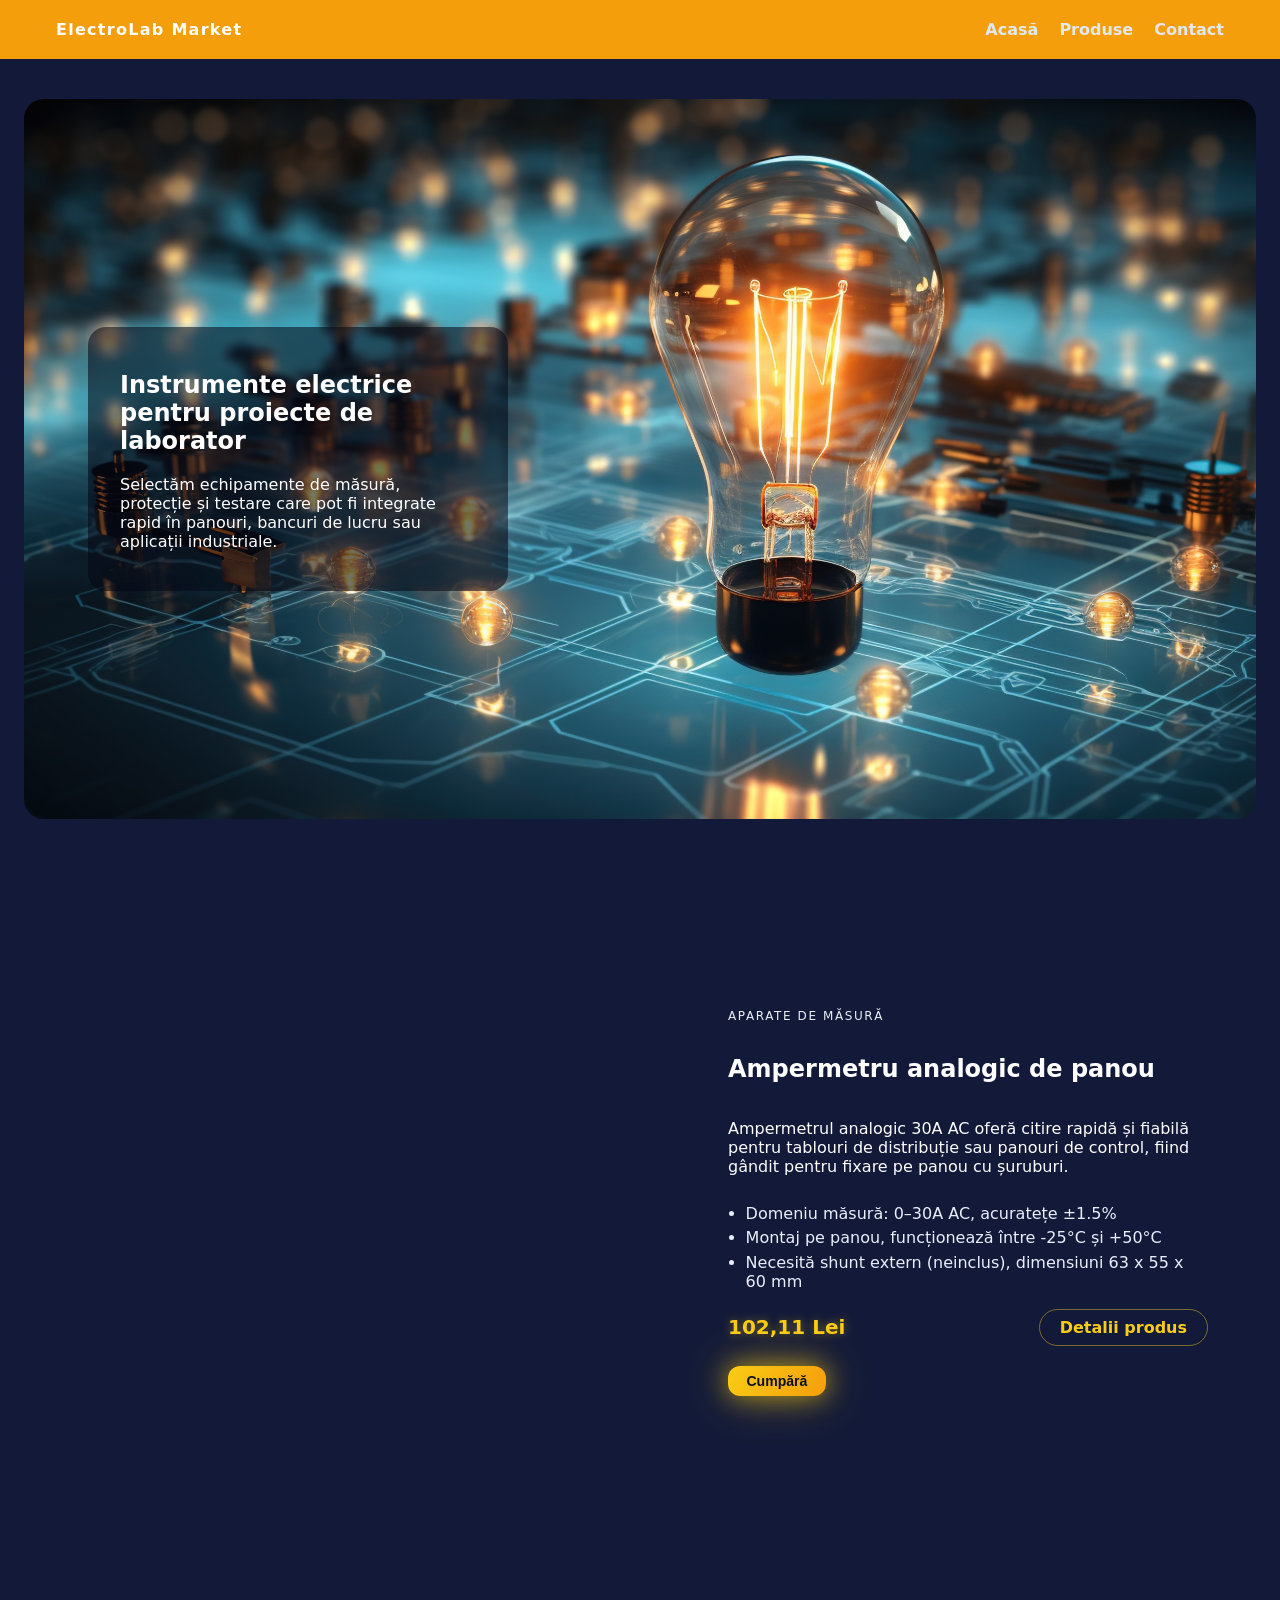
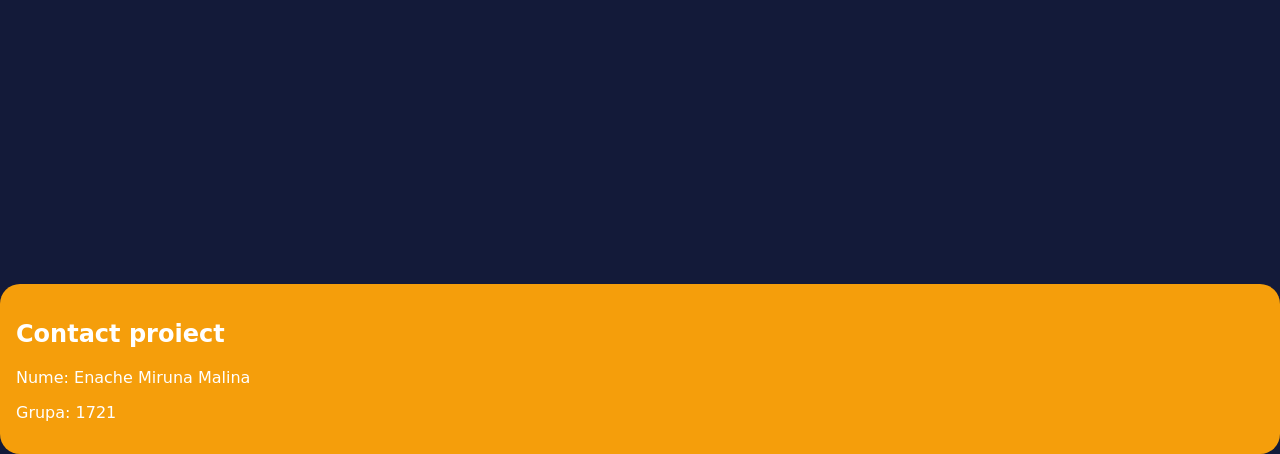
==== commit 6888cb9b: "final product" ====
--- a/index.html
+++ b/index.html
@@ -7,6 +7,7 @@
     <link rel="stylesheet" href="styles.css" />
   </head>
   <body>
+    <!-- Bara superioară vizibilă pe toate paginile: logo + legături rapide -->
     <header class="top">
       <div class="brand">ElectroLab Market</div>
       <nav>
@@ -16,7 +17,9 @@
       </nav>
     </header>
 
+    <!-- Main conține cele 3 blocuri: hero, produse, contact -->
     <main class="page-flow">
+      <!-- Secțiune hero: imagine pe tot ecranul + mesaj introductiv -->
       <section id="acasa" class="page-section hero">
         <div class="hero-art">
           <div class="hero-copy">
@@ -26,49 +29,95 @@
               integrate rapid în panouri, bancuri de lucru sau aplicații
               industriale.
             </p>
-            <a class="cta" href="#produse">Vezi catalogul</a>
           </div>
         </div>
       </section>
 
+      <!-- Secțiune produse: coloana stângă conține imaginile fixate, coloana dreaptă textul -->
       <section id="produse" class="page-section product-showcase">
         <div class="product-columns">
+          <!-- Imaginile sunt poziționate una peste alta și doar opacitatea se schimbă la scroll -->
           <div class="product-images" aria-hidden="true">
             <div class="product-image active" data-product="0">
-              <div class="img-placeholder">Ampermetru</div>
+              <img
+                src="images/ampermetru.png"
+                alt="Ampermetru analogic"
+                class="product-photo"
+              />
             </div>
             <div class="product-image" data-product="1">
-              <div class="img-placeholder">Voltmetru</div>
+              <img
+                src="images/voltmetru.png"
+                alt="Voltmetru industrial"
+                class="product-photo"
+              />
             </div>
             <div class="product-image" data-product="2">
-              <div class="img-placeholder">Wattmetru</div>
+              <img
+                src="images/wattmetru.png"
+                alt="Wattmetru multifuncțional"
+                class="product-photo"
+              />
             </div>
             <div class="product-image" data-product="3">
-              <div class="img-placeholder">Tablouri</div>
+              <img
+                src="images/panou%20electric.jpeg"
+                alt="Tablou electric ABS"
+                class="product-photo"
+              />
             </div>
             <div class="product-image" data-product="4">
-              <div class="img-placeholder">Clești</div>
+              <img
+                src="images/clesti%20ampermetrici.png"
+                alt="Clești ampermetrici Peaktech"
+                class="product-photo"
+              />
             </div>
             <div class="product-image" data-product="5">
-              <div class="img-placeholder">Siguranțe</div>
+              <img
+                src="images/sigurante.png"
+                alt="Siguranțe fuzibile"
+                class="product-photo"
+              />
             </div>
             <div class="product-image" data-product="6">
-              <div class="img-placeholder">Disjunctor</div>
+              <img
+                src="images/dijunctoare.png"
+                alt="Disjunctoare automate"
+                class="product-photo"
+              />
             </div>
             <div class="product-image" data-product="7">
-              <div class="img-placeholder">Generator</div>
+              <img
+                src="images/generator%20de%20semnal.png"
+                alt="Generator de semnal OWON"
+                class="product-photo"
+              />
             </div>
             <div class="product-image" data-product="8">
-              <div class="img-placeholder">Sursă DC</div>
+              <img
+                src="images/sursa%20DC.png"
+                alt="Sursă reglabilă DC"
+                class="product-photo"
+              />
             </div>
             <div class="product-image" data-product="9">
-              <div class="img-placeholder">Motor</div>
+              <img
+                src="images/motor%20electric.png"
+                alt="Motor electric trifazat"
+                class="product-photo"
+              />
             </div>
             <div class="product-image" data-product="10">
-              <div class="img-placeholder">VFD</div>
+              <img
+                src="images/convertizor.png"
+                alt="Convertizor de frecvență"
+                class="product-photo"
+              />
             </div>
           </div>
 
+          <!-- Fiecare bloc de text folosește atributul data-product pentru a se sincroniza cu imaginea -->
           <div class="product-details">
             <article class="product-card" data-product="0">
               <p class="tag">Aparate de măsură</p>
@@ -121,6 +170,7 @@
               </button>
             </article>
 
+            <!-- Produsele fără pagină dedicată folosesc aceeași structură pentru consistență -->
             <article class="product-card" data-product="2">
               <p class="tag">Aparate de măsură</p>
               <h3>Wattmetru multifuncțional</h3>
@@ -248,6 +298,7 @@
         </div>
       </section>
 
+      <!-- Secțiunea de contact: nume + grupă -->
       <section class="page-section contact" id="contact">
         <div>
           <h2>Contact proiect</h2>
@@ -257,10 +308,7 @@
       </section>
     </main>
 
-    <footer>
-      <small>&copy; 2025 ElectroLab Market</small>
-    </footer>
-
+    <!-- Link-ul cu fila JavaScript: sincronizează imaginile cu textul și tratează click-urile -->
     <script src="script.js"></script>
   </body>
 </html>
--- a/styles.css
+++ b/styles.css
@@ -1,24 +1,28 @@
+/* Variabile globale: font implicit și culori de bază pentru întreg site-ul */
 :root {
   font-family: "Inter", "Segoe UI", system-ui, sans-serif;
   color: #0f172a;
   background-color: #f5f6fb;
 }
 
+/* Toate elementele folosesc același mod de calcul pentru margini/padding */
 * {
   box-sizing: border-box;
 }
 
+/* Fundal general al paginii și reset de margine */
 body {
   margin: 0;
-  background: #f5f6fb;
-}
-
+  background: #131a39;
+}
+
+/* Bara de sus: poziționează logo-ul și meniul pe o linie */
 .top {
   display: flex;
   justify-content: space-between;
   align-items: center;
-  padding: 1.25rem 3rem;
-  background: #0f172a;
+  padding: 1.25rem 3.5rem;
+  background: #f59e0b;
   color: #fff;
 }
 
@@ -34,102 +38,54 @@
   letter-spacing: 0.08rem;
 }
 
-main.page-flow {
-  display: flex;
-  flex-direction: column;
-  gap: 4rem;
-}
-
-.page-section {
-  scroll-margin-top: 90px;
-}
-
+/* Secțiunea hero primește spațiu în jurul imaginii */
 .hero {
-  padding: clamp(1.5rem, 4vw, 4rem);
-}
-
+  padding: 2.5rem 1.5rem;
+}
+
+/* Containerul cu imaginea mare: ocupă lățimea maximă și ține textul centrat vertical */
 .hero-art {
-  max-width: 1200px;
-  width: 100%;
+  max-width: 1400px;
   margin: 0 auto;
-  border-radius: 24px;
-  background: repeating-linear-gradient(
-      35deg,
-      #1e1b4b,
-      #1e1b4b 60px,
-      #312e81 60px,
-      #312e81 120px
-    ),
-    radial-gradient(
-      circle at 20% 20%,
-      rgba(255, 255, 255, 0.1),
-      transparent 45%
-    );
-  display: flex;
-  justify-content: center;
-  align-items: center;
-  padding: clamp(3rem, 12vw, 8rem);
-}
-
+  border-radius: 20px;
+  background-image: url("images/hero.jpeg");
+  background-size: cover;
+  background-position: center;
+  min-height: 80vh;
+  display: flex;
+  align-items: center;
+  padding: 4rem;
+}
+
+/* Cutiuța cu text din hero: fundal translucid pentru lizibilitate pe orice imagine */
 .hero-copy {
-  max-width: 520px;
-  color: #0f172a;
-  background: rgba(255, 255, 255, 0.9);
-  padding: clamp(1.5rem, 4vw, 2.5rem);
-  border-radius: 20px;
-  box-shadow: 0 25px 60px rgba(15, 23, 42, 0.08);
-  text-align: center;
-}
-
-.img-placeholder {
-  width: 100%;
-  min-height: 240px;
-  border-radius: 16px;
-  background: repeating-linear-gradient(
-      -45deg,
-      #e0e7ff,
-      #e0e7ff 20px,
-      #c7d2fe 20px,
-      #c7d2fe 40px
-    )
-    #cbd5f5;
-  display: flex;
-  align-items: center;
-  justify-content: center;
-  color: #475467;
-  font-weight: 600;
-  text-transform: uppercase;
-}
-
-.cta {
+  max-width: 420px;
+  color: #fff;
+  background: rgba(4, 7, 19, 0.55);
+  padding: 1.5rem 2rem;
+  border-radius: 18px;
+}
+
+/* .cta {
   display: inline-block;
   margin-top: 1rem;
   padding: 0.75rem 1.5rem;
-  background: #6366f1;
-  color: #fff;
-  border-radius: 999px;
-  text-decoration: none;
-  font-weight: 600;
-}
-
-.product-showcase {
-  padding: 0;
-}
-
+} */
+
+/* Secțiunea de produse este un grid cu două coloane egale */
 .product-columns {
   display: grid;
-  grid-template-columns: minmax(0, 0.7fr) minmax(0, 1.2fr);
-  gap: clamp(1.25rem, 3vw, 2.5rem);
-  align-items: flex-start;
-}
-
+  grid-template-columns: 1fr 1fr;
+  gap: 3rem;
+  width: min(1200px, 100%);
+  margin: 0 auto;
+}
+
+/* Coloană stângă: imaginile rămân “lipite” de viewport pentru efectul de carusel */
 .product-images {
   position: sticky;
-  top: 110px;
+  top: 150px;
   height: 60vh;
-  min-height: 320px;
-  border-radius: 28px;
-  overflow: hidden;
 }
 
 .product-image {
@@ -147,51 +103,72 @@
   opacity: 1;
 }
 
+/* Coloană dreaptă: lista verticală de carduri text */
 .product-details {
   display: flex;
   flex-direction: column;
-  gap: clamp(1rem, 5vw, 2.5rem);
-}
-
+  /* gap: 2rem; */
+  padding-left: 2rem;
+}
+
+/* Fiecare card are înălțime mare pentru a ocupa ecranul și pentru a porni animația de fade */
 .product-card {
-  min-height: 80vh;
-  padding: clamp(1.75rem, 4vw, 2.5rem);
-  background: #f5f6fb;
+  min-height: 75vh;
+  max-width: 480px;
+  margin: 0 auto;
   border-radius: 20px;
-  opacity: 0.2;
-  transition: opacity 0.6s ease;
+  opacity: 0.25;
+  transition: opacity 0.4s ease;
   display: flex;
   flex-direction: column;
   justify-content: center;
-  gap: 1rem;
-  box-shadow: none;
+  /* text-align: center; */
+  color: #fdfdfd;
+}
+
+.product-card h2,
+.product-card h3 {
+  color: #ffffff;
 }
 
 .product-card.active {
   opacity: 1;
+}
+
+/* Clase comune pentru imagini mari: nu tăiem produsul și păstrăm colțurile rotunjite */
+.product-photo,
+.detail-photo {
+  width: 100%;
+  height: 100%;
+  object-fit: contain;
+  border-radius: inherit;
+  display: block;
+  padding: 0.5rem;
 }
 
 .tag {
   text-transform: uppercase;
   font-size: 0.75rem;
   letter-spacing: 0.1rem;
-  color: #94a3b8;
+  color: #eaedf2;
 }
 
 .specs {
   margin: 0.75rem 0 0;
   padding-left: 1.1rem;
-  color: #475467;
+  color: #eaeefb;
 }
 
 .specs li {
   margin-bottom: 0.35rem;
 }
 
+/* Prețul este evidențiat cu galben electric */
 .price {
   font-size: 1.25rem;
   font-weight: 700;
-  color: #16a34a;
+  color: #facc15;
+  text-shadow: 0 0 10px rgba(250, 204, 21, 0.45);
 }
 
 .meta {
@@ -201,69 +178,103 @@
   margin: 0.75rem 0;
 }
 
+/* Buton fantomă pentru link-ul de detalii */
 .ghost {
   display: inline-block;
   padding: 0.5rem 1.25rem;
   border-radius: 999px;
-  border: 1px solid #c7d2fe;
-  color: #4f46e5;
+  border: 1px solid rgba(250, 204, 21, 0.45);
+  color: #facc15;
   text-decoration: none;
   font-weight: 600;
 }
 
 .buy-btn {
   margin-top: 0.5rem;
-  padding: 0.8rem 1.5rem;
+  padding: 0.45rem 1.15rem;
   border: none;
   border-radius: 12px;
-  background: #0ea5e9;
-  color: #fff;
-  font-size: 1rem;
+  background: linear-gradient(120deg, #facc15, #f59e0b);
+  color: #0b0f1f;
+  font-size: 0.88rem;
   cursor: pointer;
-}
-
+  font-weight: 600;
+  align-self: flex-start;
+  box-shadow: 0 0 25px rgba(250, 204, 21, 0.55),
+    0 0 45px rgba(250, 204, 21, 0.45);
+}
+
+/* Secțiunea de contact are fundal portocaliu și elementele la distanță */
 .contact {
   margin-top: 0;
-  background: #0f172a;
+  background: #f59e0b;
   color: #fff;
+  padding: 1rem;
+  border-radius: 20px;
+  display: flex;
+  justify-content: space-between;
+  align-items: center;
+}
+
+/* Pagini de detaliu: limităm lățimea și adăugăm spațiu interior */
+main.detail {
+  width: min(1000px, 92%);
+  margin: 0 auto;
+  padding: 2.5rem 1.5rem 3.5rem;
+}
+
+/* Hero-ul de detaliu este o grilă adaptivă: text și imagine unul lângă altul */
+.detail-hero {
+  display: grid;
+  grid-template-columns: repeat(auto-fit, minmax(280px, 1fr));
+  gap: 2rem;
+  align-items: center;
+  margin-bottom: 2.5rem;
   padding: 2rem;
+  border-radius: 24px;
+  background: rgba(255, 255, 255, 0.08);
+  color: #f7f8ff;
+}
+
+/* Imaginea din pagina de detaliu primește un fundal discret și colțuri rotunde */
+.detail-photo {
+  width: 100%;
+  max-width: 380px;
+  justify-self: center;
   border-radius: 20px;
-  display: flex;
-  justify-content: space-between;
-  align-items: center;
-}
-
-footer {
-  text-align: center;
-  padding: 2rem;
-  color: #475467;
-}
-
-main.detail {
-  max-width: 960px;
-}
-
-.detail-hero {
+  background: rgba(6, 11, 30, 0.25);
+  padding: 1rem;
+}
+
+.detail-grid {
+  display: grid;
+  grid-template-columns: repeat(auto-fit, minmax(240px, 1fr));
+  gap: 1.5rem;
   margin-bottom: 2.5rem;
 }
 
-.detail-hero .img-placeholder {
-  min-height: 300px;
-}
-
-.highlight {
-  background: #fff;
-  padding: 1.5rem 2rem;
+/* Carduri cu text explicativ: fundal translucid și colțuri rotunjite */
+.detail-card {
+  background: rgba(255, 255, 255, 0.06);
+  padding: 1.25rem;
   border-radius: 16px;
-  box-shadow: 0 15px 40px rgba(15, 23, 42, 0.05);
-  margin-bottom: 2rem;
-}
-
-.highlight ul {
-  margin-left: 1.25rem;
-}
-
-@media (max-width: 640px) {
+  color: #f3f5ff;
+}
+
+/* Butonul înapoi la catalog: stil simplu cu margine galbenă */
+.back-btn {
+  display: inline-flex;
+  align-items: center;
+  padding: 0.5rem 1.1rem;
+  border-radius: 999px;
+  border: 1px solid rgba(250, 204, 21, 0.4);
+  color: #facc15;
+  text-decoration: none;
+  font-weight: 600;
+  background: transparent;
+}
+
+/* @media (max-width: 640px) {
   .hero {
     padding: 3rem 1.5rem;
     min-height: 80vh;
@@ -295,4 +306,8 @@
   .product-details {
     min-height: auto;
   }
-}
+
+  .product-card {
+    max-width: none;
+  }
+} */
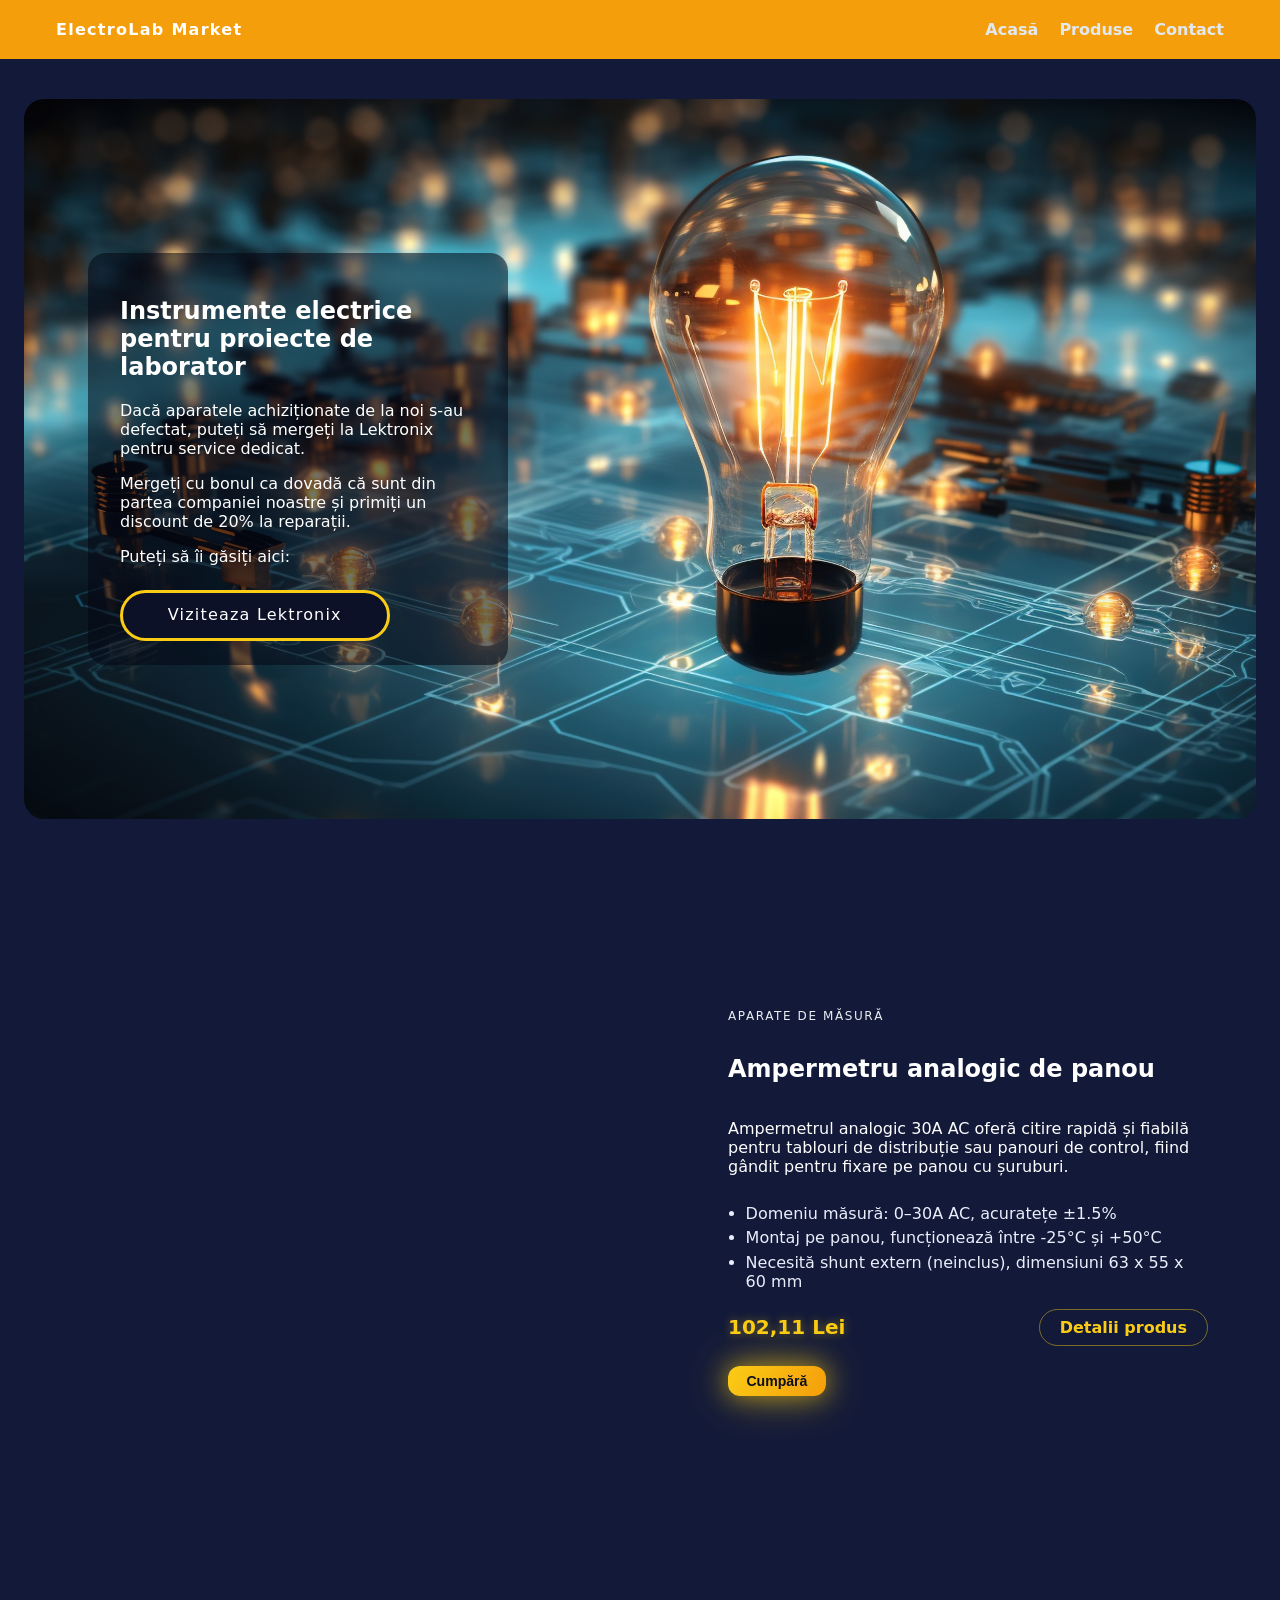
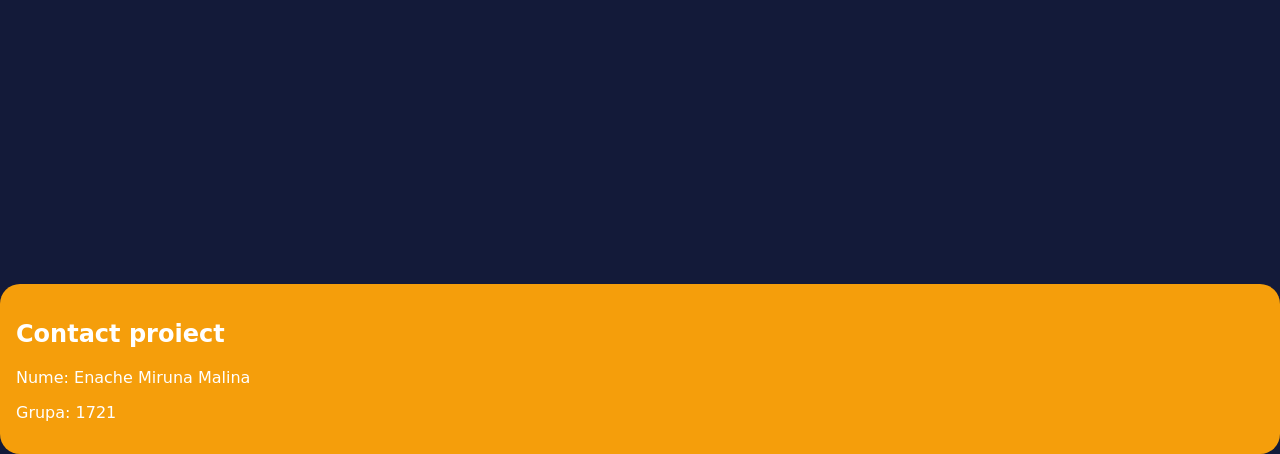
==== commit c5bdf369: "comments" ====
--- a/index.html
+++ b/index.html
@@ -7,7 +7,7 @@
     <link rel="stylesheet" href="styles.css" />
   </head>
   <body>
-    <!-- Bara superioară vizibilă pe toate paginile: logo + legături rapide -->
+    <!-- Bara superioară (headerul) care conține logo-ul și meniul de navigare -->
     <header class="top">
       <div class="brand">ElectroLab Market</div>
       <nav>
@@ -17,26 +17,99 @@
       </nav>
     </header>
 
-    <!-- Main conține cele 3 blocuri: hero, produse, contact -->
+    <!-- Main (conținutul principal) conține cele 3 blocuri: hero, produse, contact -->
     <main class="page-flow">
-      <!-- Secțiune hero: imagine pe tot ecranul + mesaj introductiv -->
+      <!-- Secțiunea hero (primul parte a site-ului): imagine pe tot ecranul + mesaj introductiv -->
       <section id="acasa" class="page-section hero">
         <div class="hero-art">
           <div class="hero-copy">
             <h1>Instrumente electrice pentru proiecte de laborator</h1>
             <p>
-              Selectăm echipamente de măsură, protecție și testare care pot fi
-              integrate rapid în panouri, bancuri de lucru sau aplicații
-              industriale.
+              Dacă aparatele achiziționate de la noi s-au defectat, puteți să
+              mergeți la Lektronix pentru service dedicat.
             </p>
+            <p>
+              Mergeți cu bonul ca dovadă că sunt din partea companiei noastre și
+              primiți un discount de 20% la reparații.
+            </p>
+            <p>Puteți să îi găsiți aici:</p>
+
+            <!-- Buton decorativ cu efect de „electricitate” care conține linkul extern -->
+            <div class="voltage-button">
+              <a
+                href="https://www.lektronix.com"
+                target="_blank"
+                rel="noopener noreferrer"
+              >
+                Viziteaza Lektronix
+              </a>
+              <svg
+                version="1.1"
+                xmlns="http://www.w3.org/2000/svg"
+                x="0px"
+                y="0px"
+                viewBox="0 0 234.6 61.3"
+                preserveAspectRatio="none"
+                xml:space="preserve"
+              >
+                <filter id="glow">
+                  <feGaussianBlur
+                    class="blur"
+                    result="coloredBlur"
+                    stdDeviation="2"
+                  ></feGaussianBlur>
+                  <feTurbulence
+                    type="fractalNoise"
+                    baseFrequency="0.075"
+                    numOctaves="0.3"
+                    result="turbulence"
+                  ></feTurbulence>
+                  <feDisplacementMap
+                    in="SourceGraphic"
+                    in2="turbulence"
+                    scale="30"
+                    xChannelSelector="R"
+                    yChannelSelector="G"
+                    result="displace"
+                  ></feDisplacementMap>
+                  <feMerge>
+                    <feMergeNode in="coloredBlur"></feMergeNode>
+                    <feMergeNode in="coloredBlur"></feMergeNode>
+                    <feMergeNode in="coloredBlur"></feMergeNode>
+                    <feMergeNode in="displace"></feMergeNode>
+                    <feMergeNode in="SourceGraphic"></feMergeNode>
+                  </feMerge>
+                </filter>
+                <path
+                  class="voltage line-1"
+                  d="m216.3 51.2c-3.7 0-3.7-1.1-7.3-1.1-3.7 0-3.7 6.8-7.3 6.8-3.7 0-3.7-4.6-7.3-4.6-3.7 0-3.7 3.6-7.3 3.6-3.7 0-3.7-0.9-7.3-0.9-3.7 0-3.7-2.7-7.3-2.7-3.7 0-3.7 7.8-7.3 7.8-3.7 0-3.7-4.9-7.3-4.9-3.7 0-3.7-7.8-7.3-7.8-3.7 0-3.7-1.1-7.3-1.1-3.7 0-3.7 3.1-7.3 3.1-3.7 0-3.7 10.9-7.3 10.9-3.7 0-3.7-12.5-7.3-12.5-3.7 0-3.7 4.6-7.3 4.6-3.7 0-3.7 4.5-7.3 4.5-3.7 0-3.7 3.6-7.3 3.6-3.7 0-3.7-10-7.3-10-3.7 0-3.7-0.4-7.3-0.4-3.7 0-3.7 2.3-7.3 2.3-3.7 0-3.7 7.1-7.3 7.1-3.7 0-3.7-11.2-7.3-11.2-3.7 0-3.7 3.5-7.3 3.5-3.7 0-3.7 3.6-7.3 3.6-3.7 0-3.7-2.9-7.3-2.9-3.7 0-3.7 8.4-7.3 8.4-3.7 0-3.7-14.6-7.3-14.6-3.7 0-3.7 5.8-7.3 5.8-2.2 0-3.8-0.4-5.5-1.5-1.8-1.1-1.8-2.9-2.9-4.8-1-1.8 1.9-2.7 1.9-4.8 0-3.4-2.1-3.4-2.1-6.8s-9.9-3.4-9.9-6.8 8-3.4 8-6.8c0-2.2 2.1-2.4 3.1-4.2 1.1-1.8 0.2-3.9 2-5 1.8-1 3.1-7.9 5.3-7.9 3.7 0 3.7 0.9 7.3 0.9 3.7 0 3.7 6.7 7.3 6.7 3.7 0 3.7-1.8 7.3-1.8 3.7 0 3.7-0.6 7.3-0.6 3.7 0 3.7-7.8 7.3-7.8h7.3c3.7 0 3.7 4.7 7.3 4.7 3.7 0 3.7-1.1 7.3-1.1 3.7 0 3.7 11.6 7.3 11.6 3.7 0 3.7-2.6 7.3-2.6 3.7 0 3.7-12.9 7.3-12.9 3.7 0 3.7 10.9 7.3 10.9 3.7 0 3.7 1.3 7.3 1.3 3.7 0 3.7-8.7 7.3-8.7 3.7 0 3.7 11.5 7.3 11.5 3.7 0 3.7-1.4 7.3-1.4 3.7 0 3.7-2.6 7.3-2.6 3.7 0 3.7-5.8 7.3-5.8 3.7 0 3.7-1.3 7.3-1.3 3.7 0 3.7 6.6 7.3 6.6s3.7-9.3 7.3-9.3c3.7 0 3.7 0.2 7.3 0.2 3.7 0 3.7 8.5 7.3 8.5 3.7 0 3.7 0.2 7.3 0.2 3.7 0 3.7-1.5 7.3-1.5 3.7 0 3.7 1.6 7.3 1.6s3.7-5.1 7.3-5.1c2.2 0 0.6 9.6 2.4 10.7s4.1-2 5.1-0.1c1 1.8 10.3 2.2 10.3 4.3 0 3.4-10.7 3.4-10.7 6.8s1.2 3.4 1.2 6.8 1.9 3.4 1.9 6.8c0 2.2 7.2 7.7 6.2 9.5-1.1 1.8-12.3-6.5-14.1-5.5-1.7 0.9-0.1 6.2-2.2 6.2z"
+                  fill="transparent"
+                  stroke="#fff"
+                ></path>
+                <path
+                  class="voltage line-2"
+                  d="m216.3 52.1c-3 0-3-0.5-6-0.5s-3 3-6 3-3-2-6-2-3 1.6-6 1.6-3-0.4-6-0.4-3-1.2-6-1.2-3 3.4-6 3.4-3-2.2-6-2.2-3-3.4-6-3.4-3-0.5-6-0.5-3 1.4-6 1.4-3 4.8-6 4.8-3-5.5-6-5.5-3 2-6 2-3 2-6 2-3 1.6-6 1.6-3-4.4-6-4.4-3-0.2-6-0.2-3 1-6 1-3 3.1-6 3.1-3-4.9-6-4.9-3 1.5-6 1.5-3 1.6-6 1.6-3-1.3-6-1.3-3 3.7-6 3.7-3-6.4-6-6.4-3 2.5-6 2.5h-6c-3 0-3-0.6-6-0.6s-3-1.4-6-1.4-3 0.9-6 0.9-3 4.3-6 4.3-3-3.5-6-3.5c-2.2 0-3.4-1.3-5.2-2.3-1.8-1.1-3.6-1.5-4.6-3.3s-4.4-3.5-4.4-5.7c0-3.4 0.4-3.4 0.4-6.8s2.9-3.4 2.9-6.8-0.8-3.4-0.8-6.8c0-2.2 0.3-4.2 1.3-5.9 1.1-1.8 0.8-6.2 2.6-7.3 1.8-1 5.5-2 7.7-2 3 0 3 2 6 2s3-0.5 6-0.5 3 5.1 6 5.1 3-1.1 6-1.1 3-5.6 6-5.6 3 4.8 6 4.8 3 0.6 6 0.6 3-3.8 6-3.8 3 5.1 6 5.1 3-0.6 6-0.6 3-1.2 6-1.2 3-2.6 6-2.6 3-0.6 6-0.6 3 2.9 6 2.9 3-4.1 6-4.1 3 0.1 6 0.1 3 3.7 6 3.7 3 0.1 6 0.1 3-0.6 6-0.6 3 0.7 6 0.7 3-2.2 6-2.2 3 4.4 6 4.4 3-1.7 6-1.7 3-4 6-4 3 4.7 6 4.7 3-0.5 6-0.5 3-0.8 6-0.8 3-3.8 6-3.8 3 6.3 6 6.3 3-4.8 6-4.8 3 1.9 6 1.9 3-1.9 6-1.9 3 1.3 6 1.3c2.2 0 5-0.5 6.7 0.5 1.8 1.1 2.4 4 3.5 5.8 1 1.8 0.3 3.7 0.3 5.9 0 3.4 3.4 3.4 3.4 6.8s-3.3 3.4-3.3 6.8 4 3.4 4 6.8c0 2.2-6 2.7-7 4.4-1.1 1.8 1.1 6.7-0.7 7.7-1.6 0.8-4.7-1.1-6.8-1.1z"
+                  fill="transparent"
+                  stroke="#fff"
+                ></path>
+              </svg>
+
+              <div class="dots">
+                <div class="dot dot-1"></div>
+                <div class="dot dot-2"></div>
+                <div class="dot dot-3"></div>
+                <div class="dot dot-4"></div>
+                <div class="dot dot-5"></div>
+              </div>
+            </div>
           </div>
         </div>
       </section>
 
-      <!-- Secțiune produse: coloana stângă conține imaginile fixate, coloana dreaptă textul -->
+      <!-- Secțiunea produse (a doua parte a site-ului) care conține coloana stângă cu imaginile fixate și coloana dreaptă cu textul -->
       <section id="produse" class="page-section product-showcase">
         <div class="product-columns">
-          <!-- Imaginile sunt poziționate una peste alta și doar opacitatea se schimbă la scroll -->
+          <!-- Imaginile sunt poziționate una peste alta și doar opacitatea se schimbă la scroll pentru a crea efectul de slideshow -->
           <div class="product-images" aria-hidden="true">
             <div class="product-image active" data-product="0">
               <img
@@ -117,7 +190,7 @@
             </div>
           </div>
 
-          <!-- Fiecare bloc de text folosește atributul data-product pentru a se sincroniza cu imaginea -->
+          <!-- Fiecare bloc de text folosește atributul data-product pentru a se sincroniza cu imaginea pentru a crea efectul de slideshow -->
           <div class="product-details">
             <article class="product-card" data-product="0">
               <p class="tag">Aparate de măsură</p>
@@ -170,7 +243,7 @@
               </button>
             </article>
 
-            <!-- Produsele fără pagină dedicată folosesc aceeași structură pentru consistență -->
+            <!-- Produsele fără pagină dedicată folosesc aceeași structură pentru consistență pentru a crea o experiență de navigare consistentă -->
             <article class="product-card" data-product="2">
               <p class="tag">Aparate de măsură</p>
               <h3>Wattmetru multifuncțional</h3>
--- a/styles.css
+++ b/styles.css
@@ -66,12 +66,6 @@
   border-radius: 18px;
 }
 
-/* .cta {
-  display: inline-block;
-  margin-top: 1rem;
-  padding: 0.75rem 1.5rem;
-} */
-
 /* Secțiunea de produse este un grid cu două coloane egale */
 .product-columns {
   display: grid;
@@ -81,13 +75,22 @@
   margin: 0 auto;
 }
 
-/* Coloană stângă: imaginile rămân “lipite” de viewport pentru efectul de carusel */
+/* Coloană stângă: imaginile rămân “lipite” de viewport (nu se deplasează la scroll)
+   și doar opacitatea lor se schimbă; astfel, pare că se derulează un slideshow. */
 .product-images {
   position: sticky;
   top: 150px;
   height: 60vh;
 }
 
+/* Imaginile din interiorul coloanei ocupă spațiul disponibil fără să fie tăiate ciudat */
+.product-images img {
+  max-width: 100%;
+  max-height: 100%;
+}
+
+/* Fiecare .product-image este un “cadru” în care punem poza
+   -> toate cadrele sunt puse exact unele peste altele și schimbăm doar opacitatea lor */
 .product-image {
   position: absolute;
   inset: 0;
@@ -204,6 +207,167 @@
     0 0 45px rgba(250, 204, 21, 0.45);
 }
 
+/* Buton decorativ cu efect de „tensiune electrică” din secțiunea hero */
+.voltage-button {
+  position: relative;
+  margin-top: 1.5rem;
+}
+
+.voltage-button button,
+.voltage-button a {
+  color: #ffffff;
+  background: #0d1127;
+  padding: 0.9rem 2.8rem;
+  border-radius: 999px;
+  border: 3px solid #facc15;
+  font-size: 1rem;
+  line-height: 1em;
+  letter-spacing: 0.075em;
+  transition: background 0.3s;
+  text-decoration: none;
+  display: inline-block;
+}
+
+.voltage-button button:hover,
+.voltage-button a:hover {
+  cursor: pointer;
+  background: #0f1c53;
+}
+
+.voltage-button button:hover + svg,
+.voltage-button a:hover + svg,
+.voltage-button button:hover + svg + .dots,
+.voltage-button a:hover + svg + .dots {
+  opacity: 1;
+}
+
+.voltage-button svg {
+  display: block;
+  position: absolute;
+  top: -0.75em;
+  left: -0.25em;
+  width: 75%;
+  height: calc(100% + 1.5em);
+  pointer-events: none;
+  opacity: 0;
+  transition: opacity 0.4s;
+  transition-delay: 0.1s;
+}
+
+.voltage-button svg path {
+  stroke-dasharray: 100;
+  filter: url("#glow");
+}
+
+.voltage-button svg path.line-1 {
+  stroke: #f6de8d;
+  stroke-dashoffset: 0;
+  animation: spark-1 3s linear infinite;
+}
+
+.voltage-button svg path.line-2 {
+  stroke: #6bfeff;
+  stroke-dashoffset: 500;
+  animation: spark-2 3s linear infinite;
+}
+
+.voltage-button .dots {
+  opacity: 0;
+  transition: opacity 0.3s;
+  transition-delay: 0.4s;
+}
+
+.voltage-button .dots .dot {
+  width: 0.9rem;
+  height: 0.9rem;
+  background: #ffffff;
+  border-radius: 100%;
+  position: absolute;
+  opacity: 0;
+}
+
+.voltage-button .dots .dot-1 {
+  top: 0;
+  left: 20%;
+  animation: fly-up 3s linear infinite;
+}
+
+.voltage-button .dots .dot-2 {
+  top: 0;
+  left: 55%;
+  animation: fly-up 3s linear infinite;
+  animation-delay: 0.5s;
+}
+
+.voltage-button .dots .dot-3 {
+  top: 0;
+  left: 80%;
+  animation: fly-up 3s linear infinite;
+  animation-delay: 1s;
+}
+
+.voltage-button .dots .dot-4 {
+  bottom: 0;
+  left: 30%;
+  animation: fly-down 3s linear infinite;
+  animation-delay: 2.5s;
+}
+
+.voltage-button .dots .dot-5 {
+  bottom: 0;
+  left: 65%;
+  animation: fly-down 3s linear infinite;
+  animation-delay: 1.5s;
+}
+
+@keyframes spark-1 {
+  to {
+    stroke-dashoffset: -1000;
+  }
+}
+
+@keyframes spark-2 {
+  to {
+    stroke-dashoffset: -500;
+  }
+}
+
+@keyframes fly-up {
+  0% {
+    opacity: 0;
+    transform: translateY(0) scale(0.2);
+  }
+
+  5% {
+    opacity: 1;
+    transform: translateY(-1.5rem) scale(0.4);
+  }
+
+  10%,
+  100% {
+    opacity: 0;
+    transform: translateY(-3rem) scale(0.2);
+  }
+}
+
+@keyframes fly-down {
+  0% {
+    opacity: 0;
+    transform: translateY(0) scale(0.2);
+  }
+
+  5% {
+    opacity: 1;
+    transform: translateY(1.5rem) scale(0.4);
+  }
+
+  10%,
+  100% {
+    opacity: 0;
+    transform: translateY(3rem) scale(0.2);
+  }
+}
+
 /* Secțiunea de contact are fundal portocaliu și elementele la distanță */
 .contact {
   margin-top: 0;
